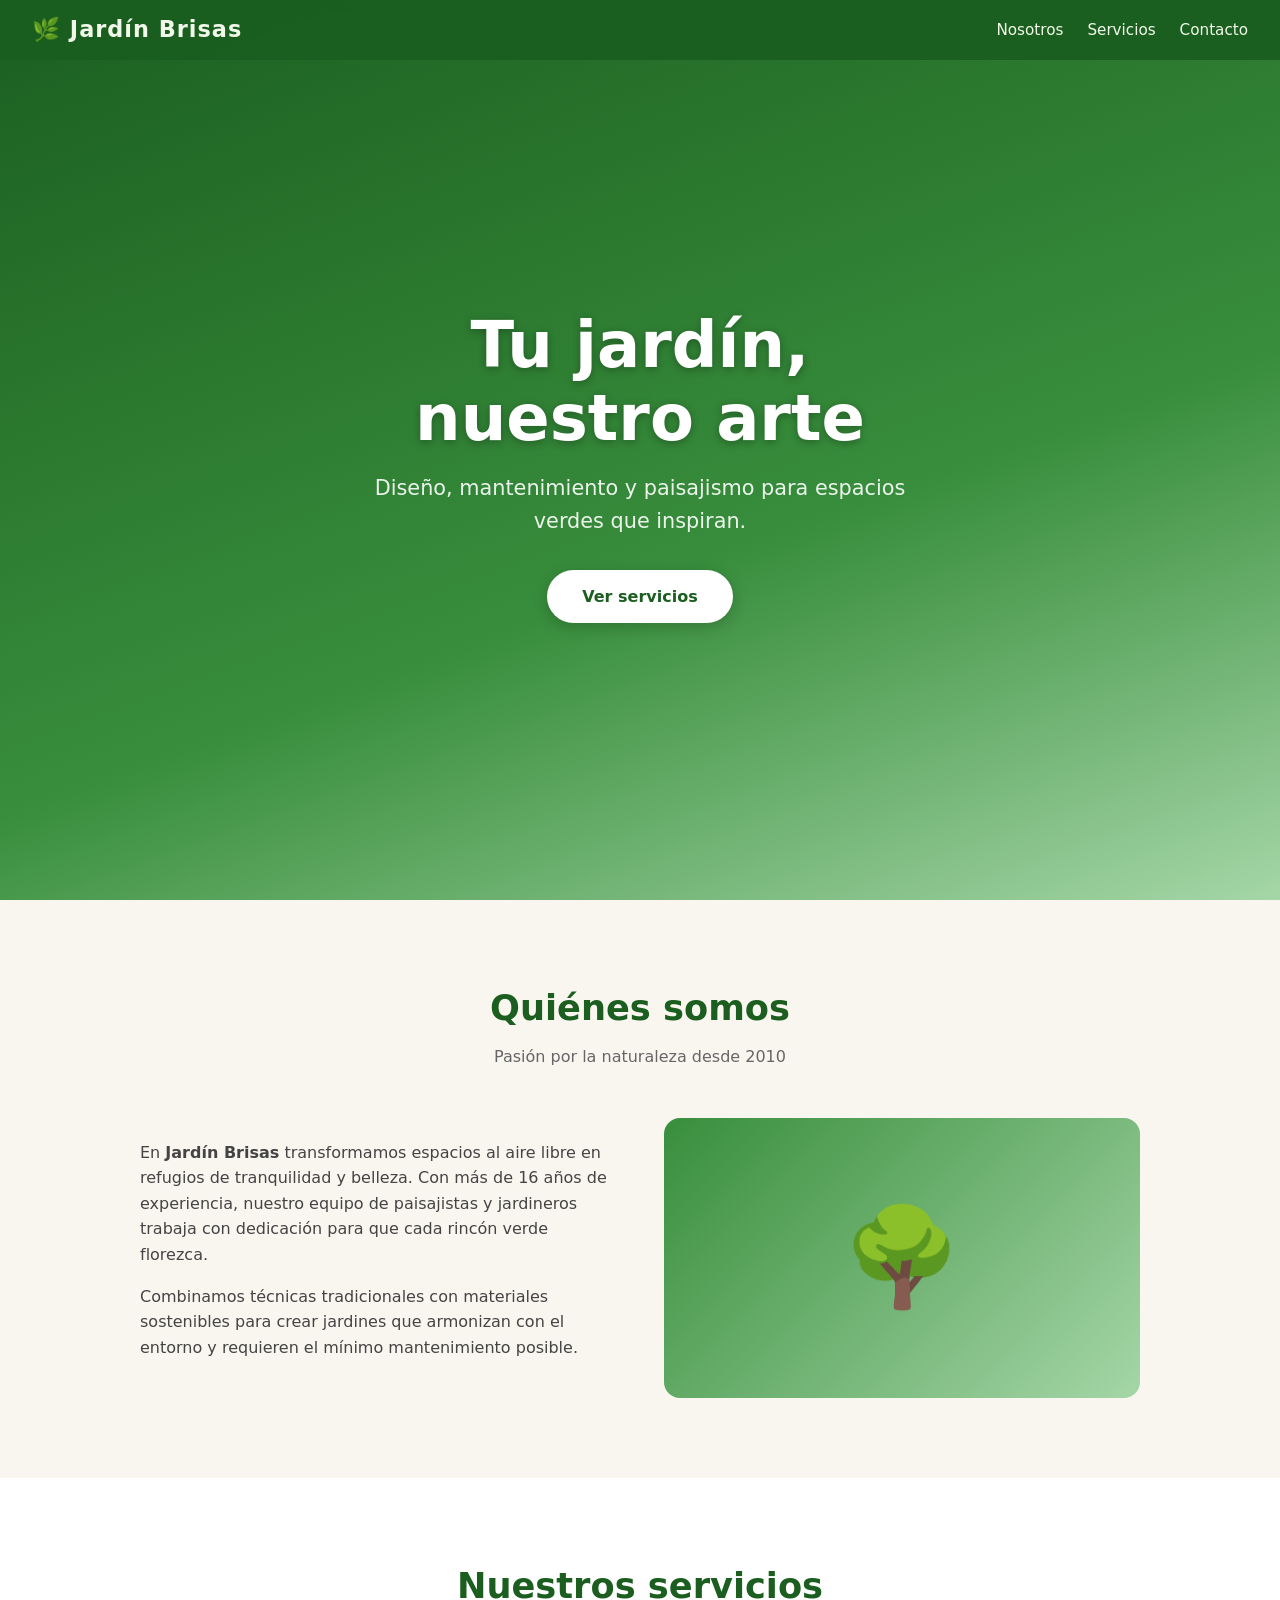
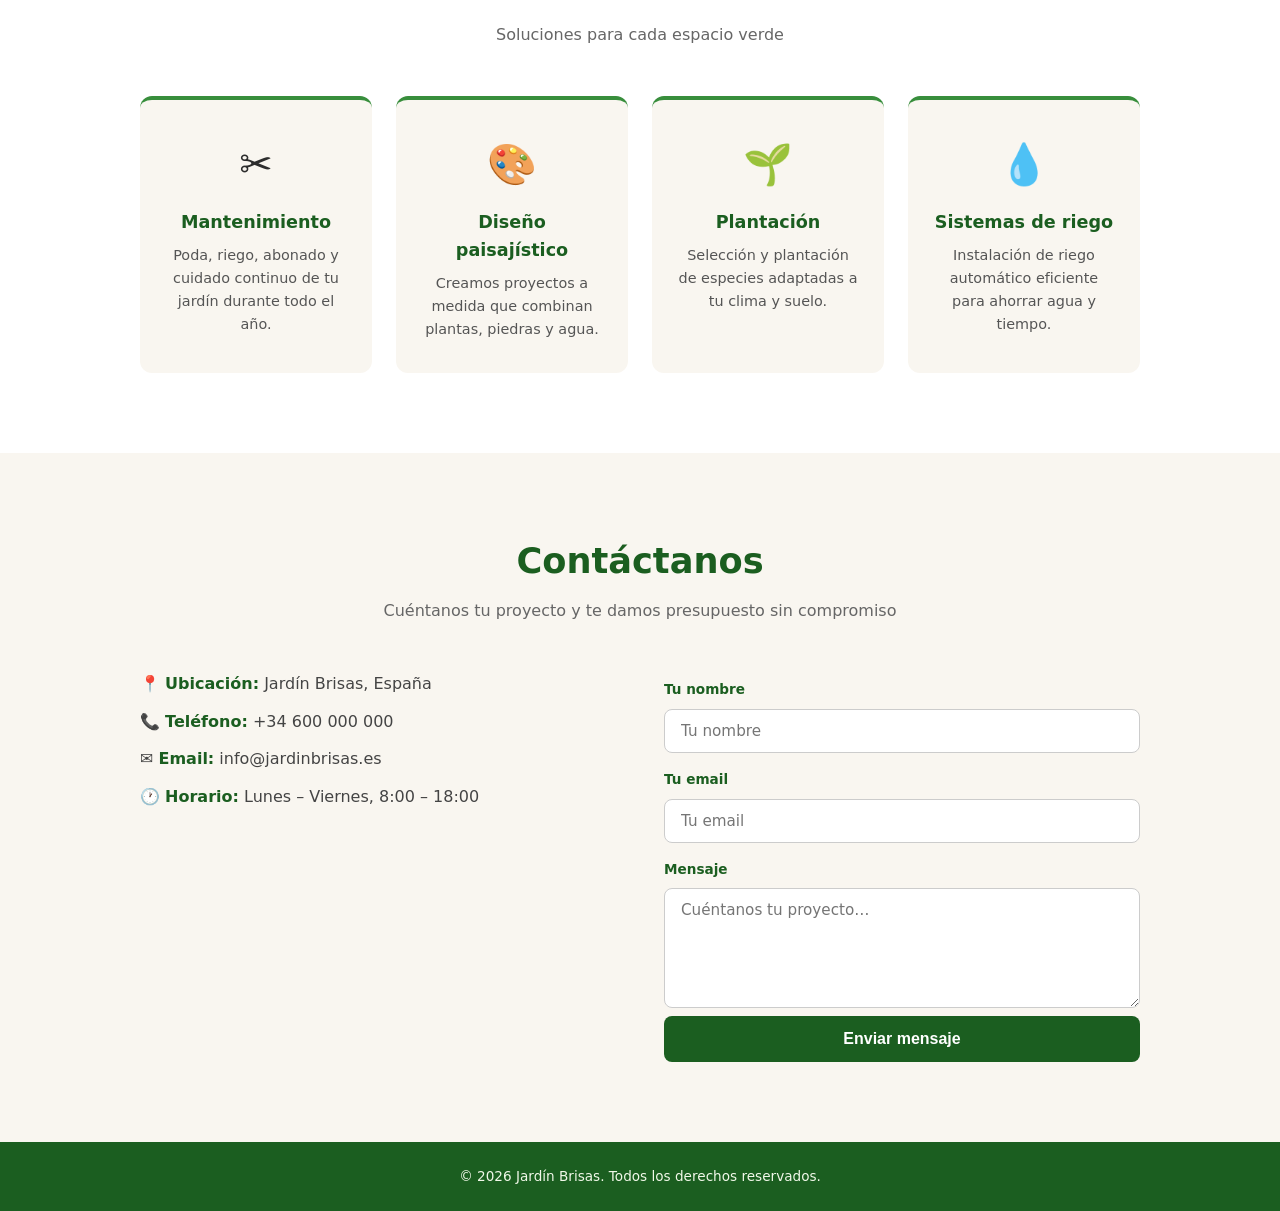
==== index.html @ 9db69670 "Add one-page website and GitHub Pages deployment workflow Agent-Logs-Url: https://github.com/ReinsBr" ====
<!DOCTYPE html>
<html lang="es">
<head>
  <meta charset="UTF-8" />
  <meta name="viewport" content="width=device-width, initial-scale=1.0" />
  <title>Jardín Brisas</title>
  <style>
    /* ── Reset & base ── */
    *, *::before, *::after { box-sizing: border-box; margin: 0; padding: 0; }
    html { scroll-behavior: smooth; }
    body {
      font-family: 'Segoe UI', system-ui, sans-serif;
      color: #2d2d2d;
      line-height: 1.6;
    }

    /* ── Colour palette ── */
    :root {
      --green-dark:  #1b5e20;
      --green-mid:   #388e3c;
      --green-light: #a5d6a7;
      --cream:       #f9f6f0;
      --white:       #ffffff;
      --text-light:  #f1f8e9;
    }

    /* ── Navigation ── */
    nav {
      position: fixed;
      top: 0; left: 0; right: 0;
      z-index: 100;
      display: flex;
      align-items: center;
      justify-content: space-between;
      padding: 0.75rem 2rem;
      background: rgba(27, 94, 32, 0.95);
      backdrop-filter: blur(6px);
    }
    .nav-logo {
      font-size: 1.4rem;
      font-weight: 700;
      color: var(--text-light);
      letter-spacing: 1px;
      text-decoration: none;
    }
    .nav-links { list-style: none; display: flex; gap: 1.5rem; }
    .nav-links a {
      color: var(--text-light);
      text-decoration: none;
      font-size: 0.95rem;
      transition: color 0.2s;
    }
    .nav-links a:hover { color: var(--green-light); }

    /* ── Hero ── */
    #inicio {
      min-height: 100vh;
      display: flex;
      flex-direction: column;
      align-items: center;
      justify-content: center;
      text-align: center;
      padding: 6rem 2rem 4rem;
      background: linear-gradient(160deg, var(--green-dark) 0%, var(--green-mid) 60%, var(--green-light) 100%);
      color: var(--white);
    }
    #inicio h1 {
      font-size: clamp(2.4rem, 6vw, 4rem);
      font-weight: 800;
      line-height: 1.15;
      text-shadow: 0 2px 8px rgba(0,0,0,0.3);
    }
    #inicio p {
      margin-top: 1rem;
      font-size: clamp(1rem, 2.5vw, 1.3rem);
      max-width: 540px;
      opacity: 0.9;
    }
    .btn {
      display: inline-block;
      margin-top: 2rem;
      padding: 0.85rem 2.2rem;
      background: var(--white);
      color: var(--green-dark);
      border-radius: 50px;
      font-weight: 700;
      text-decoration: none;
      font-size: 1rem;
      transition: transform 0.2s, box-shadow 0.2s;
      box-shadow: 0 4px 16px rgba(0,0,0,0.2);
    }
    .btn:hover { transform: translateY(-3px); box-shadow: 0 8px 24px rgba(0,0,0,0.25); }

    /* ── Sections shared ── */
    section { padding: 5rem 2rem; }
    .container { max-width: 1000px; margin: 0 auto; }
    .section-title {
      font-size: clamp(1.6rem, 4vw, 2.2rem);
      font-weight: 700;
      color: var(--green-dark);
      text-align: center;
      margin-bottom: 0.5rem;
    }
    .section-subtitle {
      text-align: center;
      color: #666;
      margin-bottom: 3rem;
    }

    /* ── Nosotros ── */
    #nosotros { background: var(--cream); }
    .about-grid {
      display: grid;
      grid-template-columns: 1fr 1fr;
      gap: 3rem;
      align-items: center;
    }
    .about-text p { margin-bottom: 1rem; color: #444; }
    .about-visual {
      background: linear-gradient(135deg, var(--green-mid), var(--green-light));
      border-radius: 16px;
      height: 280px;
      display: flex;
      align-items: center;
      justify-content: center;
      font-size: 6rem;
    }

    /* ── Servicios ── */
    #servicios { background: var(--white); }
    .services-grid {
      display: grid;
      grid-template-columns: repeat(auto-fit, minmax(220px, 1fr));
      gap: 1.5rem;
    }
    .service-card {
      background: var(--cream);
      border-radius: 12px;
      padding: 2rem 1.5rem;
      text-align: center;
      border-top: 4px solid var(--green-mid);
      transition: transform 0.2s, box-shadow 0.2s;
    }
    .service-card:hover { transform: translateY(-4px); box-shadow: 0 8px 24px rgba(0,0,0,0.1); }
    .service-icon { font-size: 2.5rem; margin-bottom: 0.75rem; }
    .service-card h3 { font-size: 1.1rem; color: var(--green-dark); margin-bottom: 0.5rem; }
    .service-card p { font-size: 0.9rem; color: #555; }

    /* ── Contacto ── */
    #contacto { background: var(--cream); }
    .contact-wrapper {
      display: grid;
      grid-template-columns: 1fr 1fr;
      gap: 3rem;
      align-items: start;
    }
    .contact-info p { margin-bottom: 0.75rem; color: #444; }
    .contact-info strong { color: var(--green-dark); }
    form { display: flex; flex-direction: column; gap: 0.5rem; }
    form label { font-size: 0.85rem; font-weight: 600; color: var(--green-dark); margin-top: 0.5rem; }
    form input, form textarea {
      padding: 0.75rem 1rem;
      border: 1.5px solid #ccc;
      border-radius: 8px;
      font-size: 0.95rem;
      font-family: inherit;
      transition: border-color 0.2s;
    }
    form input:focus, form textarea:focus {
      outline: none;
      border-color: var(--green-mid);
    }
    form textarea { resize: vertical; min-height: 120px; }
    form button {
      padding: 0.85rem;
      background: var(--green-dark);
      color: var(--white);
      border: none;
      border-radius: 8px;
      font-size: 1rem;
      font-weight: 700;
      cursor: pointer;
      transition: background 0.2s, transform 0.2s;
    }
    form button:hover { background: var(--green-mid); transform: translateY(-2px); }

    /* ── Footer ── */
    footer {
      background: var(--green-dark);
      color: var(--text-light);
      text-align: center;
      padding: 1.5rem 2rem;
      font-size: 0.85rem;
    }

    /* ── Responsive ── */
    @media (max-width: 680px) {
      .about-grid, .contact-wrapper { grid-template-columns: 1fr; }
      .about-visual { height: 180px; }
      .nav-links { gap: 1rem; font-size: 0.85rem; }
    }
  </style>
</head>
<body>

  <!-- Navigation -->
  <nav>
    <a href="#inicio" class="nav-logo">🌿 Jardín Brisas</a>
    <ul class="nav-links">
      <li><a href="#nosotros">Nosotros</a></li>
      <li><a href="#servicios">Servicios</a></li>
      <li><a href="#contacto">Contacto</a></li>
    </ul>
  </nav>

  <!-- Hero -->
  <section id="inicio">
    <h1>Tu jardín,<br>nuestro arte</h1>
    <p>Diseño, mantenimiento y paisajismo para espacios verdes que inspiran.</p>
    <a href="#servicios" class="btn">Ver servicios</a>
  </section>

  <!-- About -->
  <section id="nosotros">
    <div class="container">
      <h2 class="section-title">Quiénes somos</h2>
      <p class="section-subtitle">Pasión por la naturaleza desde 2010</p>
      <div class="about-grid">
        <div class="about-text">
          <p>En <strong>Jardín Brisas</strong> transformamos espacios al aire libre en refugios de tranquilidad y belleza. Con más de 16 años de experiencia, nuestro equipo de paisajistas y jardineros trabaja con dedicación para que cada rincón verde florezca.</p>
          <p>Combinamos técnicas tradicionales con materiales sostenibles para crear jardines que armonizan con el entorno y requieren el mínimo mantenimiento posible.</p>
        </div>
        <div class="about-visual">🌳</div>
      </div>
    </div>
  </section>

  <!-- Services -->
  <section id="servicios">
    <div class="container">
      <h2 class="section-title">Nuestros servicios</h2>
      <p class="section-subtitle">Soluciones para cada espacio verde</p>
      <div class="services-grid">
        <div class="service-card">
          <div class="service-icon">✂️</div>
          <h3>Mantenimiento</h3>
          <p>Poda, riego, abonado y cuidado continuo de tu jardín durante todo el año.</p>
        </div>
        <div class="service-card">
          <div class="service-icon">🎨</div>
          <h3>Diseño paisajístico</h3>
          <p>Creamos proyectos a medida que combinan plantas, piedras y agua.</p>
        </div>
        <div class="service-card">
          <div class="service-icon">🌱</div>
          <h3>Plantación</h3>
          <p>Selección y plantación de especies adaptadas a tu clima y suelo.</p>
        </div>
        <div class="service-card">
          <div class="service-icon">💧</div>
          <h3>Sistemas de riego</h3>
          <p>Instalación de riego automático eficiente para ahorrar agua y tiempo.</p>
        </div>
      </div>
    </div>
  </section>

  <!-- Contact -->
  <section id="contacto">
    <div class="container">
      <h2 class="section-title">Contáctanos</h2>
      <p class="section-subtitle">Cuéntanos tu proyecto y te damos presupuesto sin compromiso</p>
      <div class="contact-wrapper">
        <div class="contact-info">
          <p>📍 <strong>Ubicación:</strong> Jardín Brisas, España</p>
          <p>📞 <strong>Teléfono:</strong> +34 600 000 000</p>
          <p>✉️ <strong>Email:</strong> info@jardinbrisas.es</p>
          <p>🕐 <strong>Horario:</strong> Lunes – Viernes, 8:00 – 18:00</p>
        </div>
        <form onsubmit="handleSubmit(event)" aria-label="Formulario de contacto">
          <label for="nombre">Tu nombre</label>
          <input type="text" id="nombre" name="nombre" placeholder="Tu nombre" required />
          <label for="email">Tu email</label>
          <input type="email" id="email" name="email" placeholder="Tu email" required />
          <label for="mensaje">Mensaje</label>
          <textarea id="mensaje" name="mensaje" placeholder="Cuéntanos tu proyecto…" required></textarea>
          <button type="submit">Enviar mensaje</button>
        </form>
      </div>
    </div>
  </section>

  <!-- Footer -->
  <footer>
    <p>&copy; <span id="year"></span> Jardín Brisas. Todos los derechos reservados.</p>
  </footer>

  <script>
    document.getElementById('year').textContent = new Date().getFullYear();

    function handleSubmit(e) {
      e.preventDefault();
      const btn = e.target.querySelector('button');
      btn.textContent = '¡Mensaje enviado! ✓';
      btn.disabled = true;
      btn.style.background = '#388e3c';
      setTimeout(() => {
        btn.textContent = 'Enviar mensaje';
        btn.disabled = false;
        btn.style.background = '';
        e.target.reset();
      }, 3000);
    }
  </script>

</body>
</html>
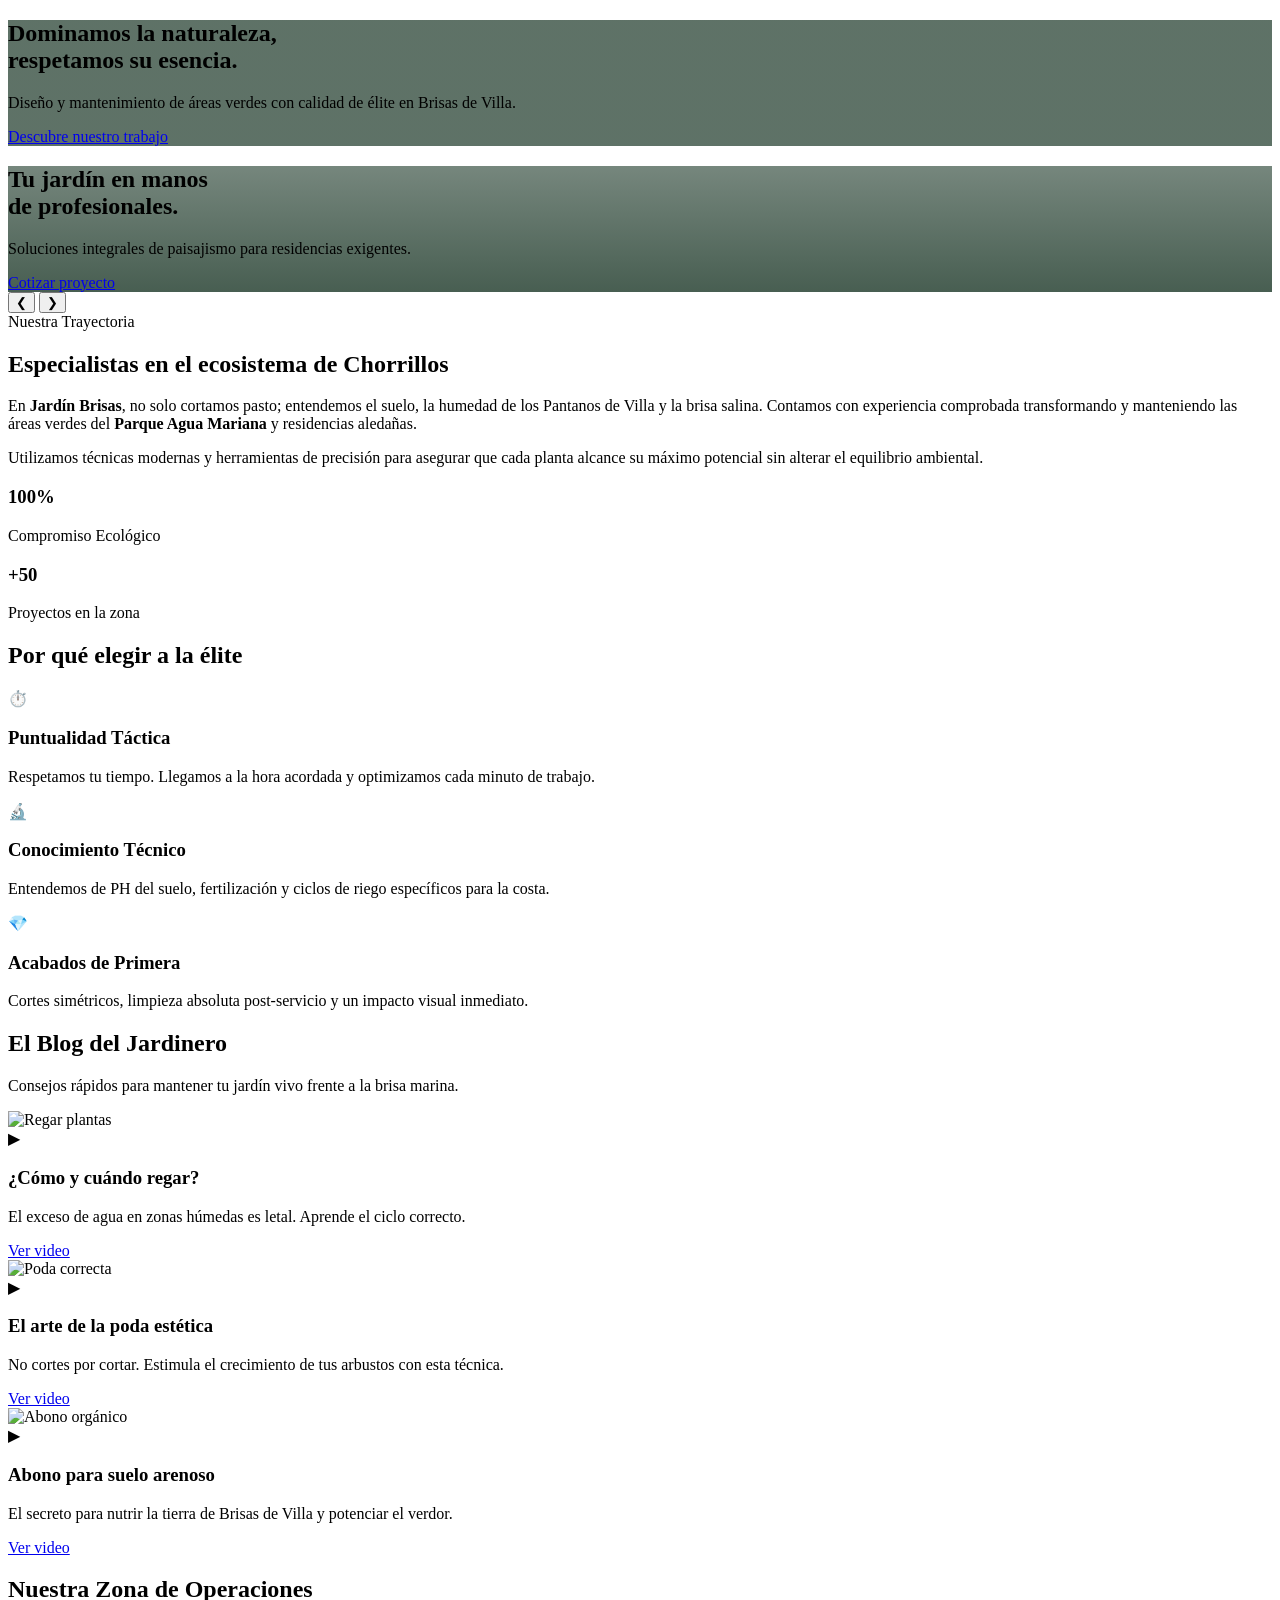
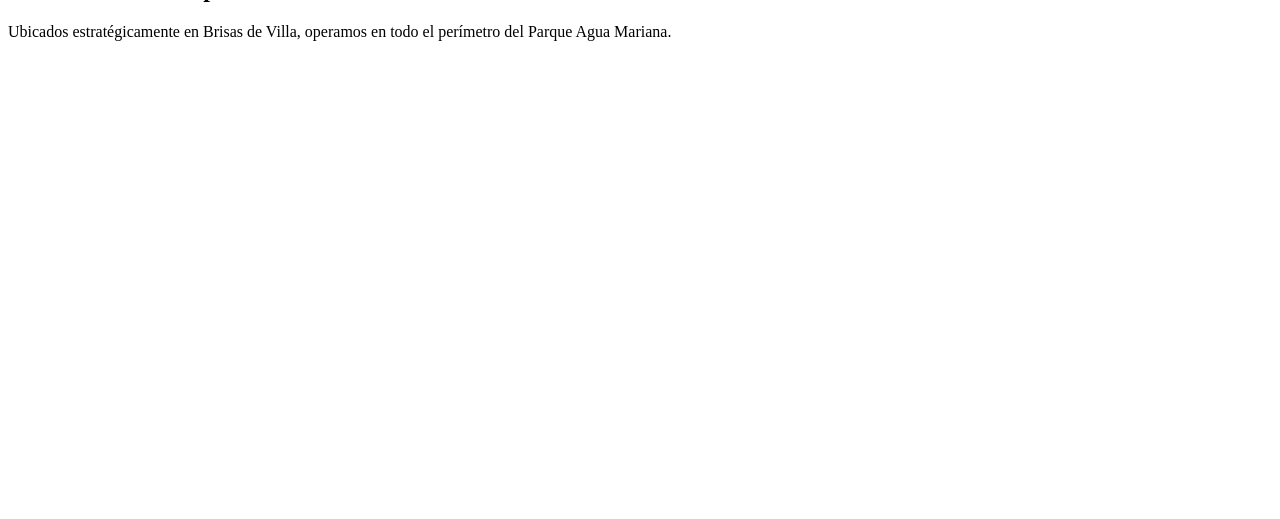
==== commit 40f7d395: "Add files via upload" ====
--- a/index.html
+++ b/index.html
@@ -1,317 +1,141 @@
-<!DOCTYPE html>
-<html lang="es">
-<head>
-  <meta charset="UTF-8" />
-  <meta name="viewport" content="width=device-width, initial-scale=1.0" />
-  <title>Jardín Brisas</title>
-  <style>
-    /* ── Reset & base ── */
-    *, *::before, *::after { box-sizing: border-box; margin: 0; padding: 0; }
-    html { scroll-behavior: smooth; }
-    body {
-      font-family: 'Segoe UI', system-ui, sans-serif;
-      color: #2d2d2d;
-      line-height: 1.6;
-    }
-
-    /* ── Colour palette ── */
-    :root {
-      --green-dark:  #1b5e20;
-      --green-mid:   #388e3c;
-      --green-light: #a5d6a7;
-      --cream:       #f9f6f0;
-      --white:       #ffffff;
-      --text-light:  #f1f8e9;
-    }
-
-    /* ── Navigation ── */
-    nav {
-      position: fixed;
-      top: 0; left: 0; right: 0;
-      z-index: 100;
-      display: flex;
-      align-items: center;
-      justify-content: space-between;
-      padding: 0.75rem 2rem;
-      background: rgba(27, 94, 32, 0.95);
-      backdrop-filter: blur(6px);
-    }
-    .nav-logo {
-      font-size: 1.4rem;
-      font-weight: 700;
-      color: var(--text-light);
-      letter-spacing: 1px;
-      text-decoration: none;
-    }
-    .nav-links { list-style: none; display: flex; gap: 1.5rem; }
-    .nav-links a {
-      color: var(--text-light);
-      text-decoration: none;
-      font-size: 0.95rem;
-      transition: color 0.2s;
-    }
-    .nav-links a:hover { color: var(--green-light); }
-
-    /* ── Hero ── */
-    #inicio {
-      min-height: 100vh;
-      display: flex;
-      flex-direction: column;
-      align-items: center;
-      justify-content: center;
-      text-align: center;
-      padding: 6rem 2rem 4rem;
-      background: linear-gradient(160deg, var(--green-dark) 0%, var(--green-mid) 60%, var(--green-light) 100%);
-      color: var(--white);
-    }
-    #inicio h1 {
-      font-size: clamp(2.4rem, 6vw, 4rem);
-      font-weight: 800;
-      line-height: 1.15;
-      text-shadow: 0 2px 8px rgba(0,0,0,0.3);
-    }
-    #inicio p {
-      margin-top: 1rem;
-      font-size: clamp(1rem, 2.5vw, 1.3rem);
-      max-width: 540px;
-      opacity: 0.9;
-    }
-    .btn {
-      display: inline-block;
-      margin-top: 2rem;
-      padding: 0.85rem 2.2rem;
-      background: var(--white);
-      color: var(--green-dark);
-      border-radius: 50px;
-      font-weight: 700;
-      text-decoration: none;
-      font-size: 1rem;
-      transition: transform 0.2s, box-shadow 0.2s;
-      box-shadow: 0 4px 16px rgba(0,0,0,0.2);
-    }
-    .btn:hover { transform: translateY(-3px); box-shadow: 0 8px 24px rgba(0,0,0,0.25); }
-
-    /* ── Sections shared ── */
-    section { padding: 5rem 2rem; }
-    .container { max-width: 1000px; margin: 0 auto; }
-    .section-title {
-      font-size: clamp(1.6rem, 4vw, 2.2rem);
-      font-weight: 700;
-      color: var(--green-dark);
-      text-align: center;
-      margin-bottom: 0.5rem;
-    }
-    .section-subtitle {
-      text-align: center;
-      color: #666;
-      margin-bottom: 3rem;
-    }
-
-    /* ── Nosotros ── */
-    #nosotros { background: var(--cream); }
-    .about-grid {
-      display: grid;
-      grid-template-columns: 1fr 1fr;
-      gap: 3rem;
-      align-items: center;
-    }
-    .about-text p { margin-bottom: 1rem; color: #444; }
-    .about-visual {
-      background: linear-gradient(135deg, var(--green-mid), var(--green-light));
-      border-radius: 16px;
-      height: 280px;
-      display: flex;
-      align-items: center;
-      justify-content: center;
-      font-size: 6rem;
-    }
-
-    /* ── Servicios ── */
-    #servicios { background: var(--white); }
-    .services-grid {
-      display: grid;
-      grid-template-columns: repeat(auto-fit, minmax(220px, 1fr));
-      gap: 1.5rem;
-    }
-    .service-card {
-      background: var(--cream);
-      border-radius: 12px;
-      padding: 2rem 1.5rem;
-      text-align: center;
-      border-top: 4px solid var(--green-mid);
-      transition: transform 0.2s, box-shadow 0.2s;
-    }
-    .service-card:hover { transform: translateY(-4px); box-shadow: 0 8px 24px rgba(0,0,0,0.1); }
-    .service-icon { font-size: 2.5rem; margin-bottom: 0.75rem; }
-    .service-card h3 { font-size: 1.1rem; color: var(--green-dark); margin-bottom: 0.5rem; }
-    .service-card p { font-size: 0.9rem; color: #555; }
-
-    /* ── Contacto ── */
-    #contacto { background: var(--cream); }
-    .contact-wrapper {
-      display: grid;
-      grid-template-columns: 1fr 1fr;
-      gap: 3rem;
-      align-items: start;
-    }
-    .contact-info p { margin-bottom: 0.75rem; color: #444; }
-    .contact-info strong { color: var(--green-dark); }
-    form { display: flex; flex-direction: column; gap: 0.5rem; }
-    form label { font-size: 0.85rem; font-weight: 600; color: var(--green-dark); margin-top: 0.5rem; }
-    form input, form textarea {
-      padding: 0.75rem 1rem;
-      border: 1.5px solid #ccc;
-      border-radius: 8px;
-      font-size: 0.95rem;
-      font-family: inherit;
-      transition: border-color 0.2s;
-    }
-    form input:focus, form textarea:focus {
-      outline: none;
-      border-color: var(--green-mid);
-    }
-    form textarea { resize: vertical; min-height: 120px; }
-    form button {
-      padding: 0.85rem;
-      background: var(--green-dark);
-      color: var(--white);
-      border: none;
-      border-radius: 8px;
-      font-size: 1rem;
-      font-weight: 700;
-      cursor: pointer;
-      transition: background 0.2s, transform 0.2s;
-    }
-    form button:hover { background: var(--green-mid); transform: translateY(-2px); }
-
-    /* ── Footer ── */
-    footer {
-      background: var(--green-dark);
-      color: var(--text-light);
-      text-align: center;
-      padding: 1.5rem 2rem;
-      font-size: 0.85rem;
-    }
-
-    /* ── Responsive ── */
-    @media (max-width: 680px) {
-      .about-grid, .contact-wrapper { grid-template-columns: 1fr; }
-      .about-visual { height: 180px; }
-      .nav-links { gap: 1rem; font-size: 0.85rem; }
-    }
-  </style>
-</head>
-<body>
-
-  <!-- Navigation -->
-  <nav>
-    <a href="#inicio" class="nav-logo">🌿 Jardín Brisas</a>
-    <ul class="nav-links">
-      <li><a href="#nosotros">Nosotros</a></li>
-      <li><a href="#servicios">Servicios</a></li>
-      <li><a href="#contacto">Contacto</a></li>
-    </ul>
-  </nav>
-
-  <!-- Hero -->
-  <section id="inicio">
-    <h1>Tu jardín,<br>nuestro arte</h1>
-    <p>Diseño, mantenimiento y paisajismo para espacios verdes que inspiran.</p>
-    <a href="#servicios" class="btn">Ver servicios</a>
-  </section>
-
-  <!-- About -->
-  <section id="nosotros">
-    <div class="container">
-      <h2 class="section-title">Quiénes somos</h2>
-      <p class="section-subtitle">Pasión por la naturaleza desde 2010</p>
-      <div class="about-grid">
-        <div class="about-text">
-          <p>En <strong>Jardín Brisas</strong> transformamos espacios al aire libre en refugios de tranquilidad y belleza. Con más de 16 años de experiencia, nuestro equipo de paisajistas y jardineros trabaja con dedicación para que cada rincón verde florezca.</p>
-          <p>Combinamos técnicas tradicionales con materiales sostenibles para crear jardines que armonizan con el entorno y requieren el mínimo mantenimiento posible.</p>
-        </div>
-        <div class="about-visual">🌳</div>
-      </div>
-    </div>
-  </section>
-
-  <!-- Services -->
-  <section id="servicios">
-    <div class="container">
-      <h2 class="section-title">Nuestros servicios</h2>
-      <p class="section-subtitle">Soluciones para cada espacio verde</p>
-      <div class="services-grid">
-        <div class="service-card">
-          <div class="service-icon">✂️</div>
-          <h3>Mantenimiento</h3>
-          <p>Poda, riego, abonado y cuidado continuo de tu jardín durante todo el año.</p>
-        </div>
-        <div class="service-card">
-          <div class="service-icon">🎨</div>
-          <h3>Diseño paisajístico</h3>
-          <p>Creamos proyectos a medida que combinan plantas, piedras y agua.</p>
-        </div>
-        <div class="service-card">
-          <div class="service-icon">🌱</div>
-          <h3>Plantación</h3>
-          <p>Selección y plantación de especies adaptadas a tu clima y suelo.</p>
-        </div>
-        <div class="service-card">
-          <div class="service-icon">💧</div>
-          <h3>Sistemas de riego</h3>
-          <p>Instalación de riego automático eficiente para ahorrar agua y tiempo.</p>
-        </div>
-      </div>
-    </div>
-  </section>
-
-  <!-- Contact -->
-  <section id="contacto">
-    <div class="container">
-      <h2 class="section-title">Contáctanos</h2>
-      <p class="section-subtitle">Cuéntanos tu proyecto y te damos presupuesto sin compromiso</p>
-      <div class="contact-wrapper">
-        <div class="contact-info">
-          <p>📍 <strong>Ubicación:</strong> Jardín Brisas, España</p>
-          <p>📞 <strong>Teléfono:</strong> +34 600 000 000</p>
-          <p>✉️ <strong>Email:</strong> info@jardinbrisas.es</p>
-          <p>🕐 <strong>Horario:</strong> Lunes – Viernes, 8:00 – 18:00</p>
-        </div>
-        <form onsubmit="handleSubmit(event)" aria-label="Formulario de contacto">
-          <label for="nombre">Tu nombre</label>
-          <input type="text" id="nombre" name="nombre" placeholder="Tu nombre" required />
-          <label for="email">Tu email</label>
-          <input type="email" id="email" name="email" placeholder="Tu email" required />
-          <label for="mensaje">Mensaje</label>
-          <textarea id="mensaje" name="mensaje" placeholder="Cuéntanos tu proyecto…" required></textarea>
-          <button type="submit">Enviar mensaje</button>
-        </form>
-      </div>
-    </div>
-  </section>
-
-  <!-- Footer -->
-  <footer>
-    <p>&copy; <span id="year"></span> Jardín Brisas. Todos los derechos reservados.</p>
-  </footer>
-
-  <script>
-    document.getElementById('year').textContent = new Date().getFullYear();
-
-    function handleSubmit(e) {
-      e.preventDefault();
-      const btn = e.target.querySelector('button');
-      btn.textContent = '¡Mensaje enviado! ✓';
-      btn.disabled = true;
-      btn.style.background = '#388e3c';
-      setTimeout(() => {
-        btn.textContent = 'Enviar mensaje';
-        btn.disabled = false;
-        btn.style.background = '';
-        e.target.reset();
-      }, 3000);
-    }
-  </script>
-
-</body>
-</html>
+<!DOCTYPE html>
+<html lang="es">
+<head>
+    <meta charset="UTF-8">
+    <meta name="viewport" content="width=device-width, initial-scale=1.0">
+    <title>Jardín Brisas | Paisajismo de Élite en Brisas de Villa</title>
+    <meta name="description" content="Expertos en jardinería, poda y mantenimiento de áreas verdes en Parque Agua Mariana y Brisas de Villa. Resultados profesionales.">
+    <link rel="icon" type="image/svg+xml" href="data:image/svg+xml,<svg xmlns='http://www.w3.org/2000/svg' viewBox='0 0 100 100'><text y='.9em' font-size='90'>🌿</text></svg>">
+    <link rel="stylesheet" href="css/style.css">
+</head>
+<body>
+    <div id="preloader">
+        <div class="loader-leaf"></div>
+    </div>
+
+    <header id="header-container"></header>
+
+    <main>
+        <section class="hero">
+            <div class="hero__carousel" id="hero-slider">
+                <div class="hero__slide active" style="background-image: linear-gradient(rgba(26, 54, 38, 0.7), rgba(26, 54, 38, 0.7)), url('https://images.unsplash.com/photo-1558904541-efa843a96f0f?auto=format&fit=crop&q=80');">
+                    <div class="hero__content container reveal">
+                        <h1>Dominamos la naturaleza, <br><span>respetamos su esencia.</span></h1>
+                        <p>Diseño y mantenimiento de áreas verdes con calidad de élite en Brisas de Villa.</p>
+                        <a href="#experiencia" class="btn btn--secondary">Descubre nuestro trabajo</a>
+                    </div>
+                </div>
+                <div class="hero__slide" style="background-image: linear-gradient(rgba(26, 54, 38, 0.6), rgba(26, 54, 38, 0.8)), url('https://images.unsplash.com/photo-1416879598553-3cb00cb105fc?auto=format&fit=crop&q=80');">
+                    <div class="hero__content container">
+                        <h1>Tu jardín en manos <br><span>de profesionales.</span></h1>
+                        <p>Soluciones integrales de paisajismo para residencias exigentes.</p>
+                        <a href="#contacto" class="btn btn--secondary">Cotizar proyecto</a>
+                    </div>
+                </div>
+            </div>
+            <button class="hero__control hero__control--prev" id="prev-slide">&#10094;</button>
+            <button class="hero__control hero__control--next" id="next-slide">&#10095;</button>
+        </section>
+
+        <section id="experiencia" class="about section container reveal">
+            <div class="about__grid">
+                <div class="about__text">
+                    <span class="badge">Nuestra Trayectoria</span>
+                    <h2>Especialistas en el ecosistema de Chorrillos</h2>
+                    <p>En <strong>Jardín Brisas</strong>, no solo cortamos pasto; entendemos el suelo, la humedad de los Pantanos de Villa y la brisa salina. Contamos con experiencia comprobada transformando y manteniendo las áreas verdes del <strong>Parque Agua Mariana</strong> y residencias aledañas.</p>
+                    <p>Utilizamos técnicas modernas y herramientas de precisión para asegurar que cada planta alcance su máximo potencial sin alterar el equilibrio ambiental.</p>
+                </div>
+                <div class="about__stats">
+                    <div class="stat-card">
+                        <h3>100%</h3>
+                        <p>Compromiso Ecológico</p>
+                    </div>
+                    <div class="stat-card">
+                        <h3>+50</h3>
+                        <p>Proyectos en la zona</p>
+                    </div>
+                </div>
+            </div>
+        </section>
+
+        <section class="values section bg-light">
+            <div class="container">
+                <h2 class="text-center reveal">Por qué elegir a la élite</h2>
+                <div class="values__grid reveal">
+                    <div class="value-card">
+                        <div class="value-icon">⏱️</div>
+                        <h3>Puntualidad Táctica</h3>
+                        <p>Respetamos tu tiempo. Llegamos a la hora acordada y optimizamos cada minuto de trabajo.</p>
+                    </div>
+                    <div class="value-card">
+                        <div class="value-icon">🔬</div>
+                        <h3>Conocimiento Técnico</h3>
+                        <p>Entendemos de PH del suelo, fertilización y ciclos de riego específicos para la costa.</p>
+                    </div>
+                    <div class="value-card">
+                        <div class="value-icon">💎</div>
+                        <h3>Acabados de Primera</h3>
+                        <p>Cortes simétricos, limpieza absoluta post-servicio y un impacto visual inmediato.</p>
+                    </div>
+                </div>
+            </div>
+        </section>
+
+        <section class="tips section container">
+            <div class="section-header reveal">
+                <h2>El Blog del Jardinero</h2>
+                <p>Consejos rápidos para mantener tu jardín vivo frente a la brisa marina.</p>
+            </div>
+            <div class="tips__grid reveal">
+                <article class="tip-card">
+                    <div class="tip-card__media">
+                        <img src="https://images.unsplash.com/photo-1416879598553-3cb00cb105fc?auto=format&fit=crop&w=500&q=80" alt="Regar plantas">
+                        <div class="play-btn">▶</div>
+                    </div>
+                    <div class="tip-card__body">
+                        <h3>¿Cómo y cuándo regar?</h3>
+                        <p>El exceso de agua en zonas húmedas es letal. Aprende el ciclo correcto.</p>
+                        <a href="#" class="link-arrow">Ver video</a>
+                    </div>
+                </article>
+                <article class="tip-card">
+                    <div class="tip-card__media">
+                        <img src="https://images.unsplash.com/photo-1558904541-efa843a96f0f?auto=format&fit=crop&w=500&q=80" alt="Poda correcta">
+                        <div class="play-btn">▶</div>
+                    </div>
+                    <div class="tip-card__body">
+                        <h3>El arte de la poda estética</h3>
+                        <p>No cortes por cortar. Estimula el crecimiento de tus arbustos con esta técnica.</p>
+                        <a href="#" class="link-arrow">Ver video</a>
+                    </div>
+                </article>
+                <article class="tip-card">
+                    <div class="tip-card__media">
+                        <img src="https://images.unsplash.com/photo-1592424001809-5a1e80ea42ba?auto=format&fit=crop&w=500&q=80" alt="Abono orgánico">
+                        <div class="play-btn">▶</div>
+                    </div>
+                    <div class="tip-card__body">
+                        <h3>Abono para suelo arenoso</h3>
+                        <p>El secreto para nutrir la tierra de Brisas de Villa y potenciar el verdor.</p>
+                        <a href="#" class="link-arrow">Ver video</a>
+                    </div>
+                </article>
+            </div>
+        </section>
+
+        <section class="location section">
+            <div class="container reveal">
+                <h2 class="text-center">Nuestra Zona de Operaciones</h2>
+                <p class="text-center mb-4">Ubicados estratégicamente en Brisas de Villa, operamos en todo el perímetro del Parque Agua Mariana.</p>
+                <div class="map-container">
+                    <iframe src="https://www.google.com/maps/embed?pb=!1m18!1m12!1m3!1d15594.398939498144!2d-76.0028!3d-12.2081!2m3!1f0!2f0!3f0!3m2!1i1024!2i768!4f13.1!3m3!1m2!1s0x9105b9b9!2sBrisas%20de%20Villa%2C%20Chorrillos!5e0!3m2!1ses!2spe!4v1700000000000!5m2!1ses!2spe" width="100%" height="450" style="border:0;" allowfullscreen="" loading="lazy" referrerpolicy="no-referrer-when-downgrade"></iframe>
+                </div>
+            </div>
+        </section>
+    </main>
+
+    <div id="footer-container"></div>
+
+    <script src="js/app.js"></script>
+</body>
+</html>
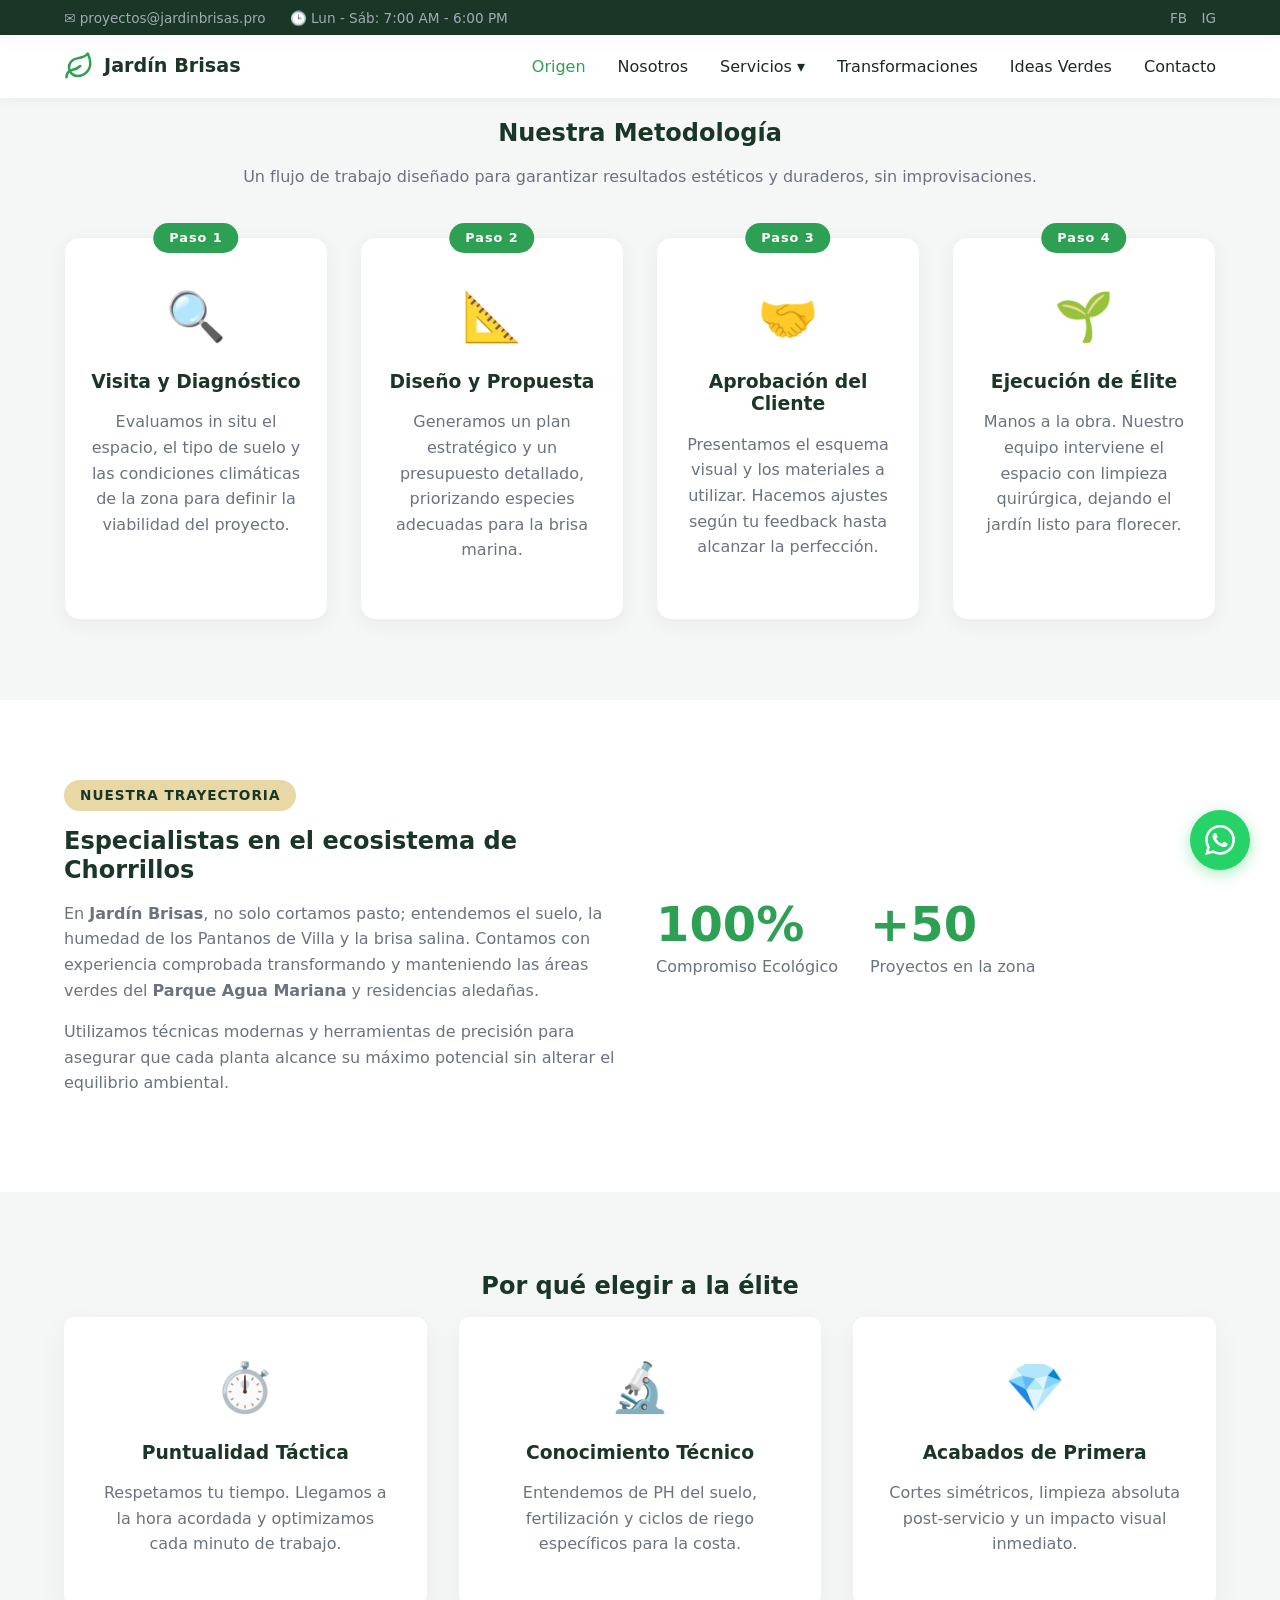
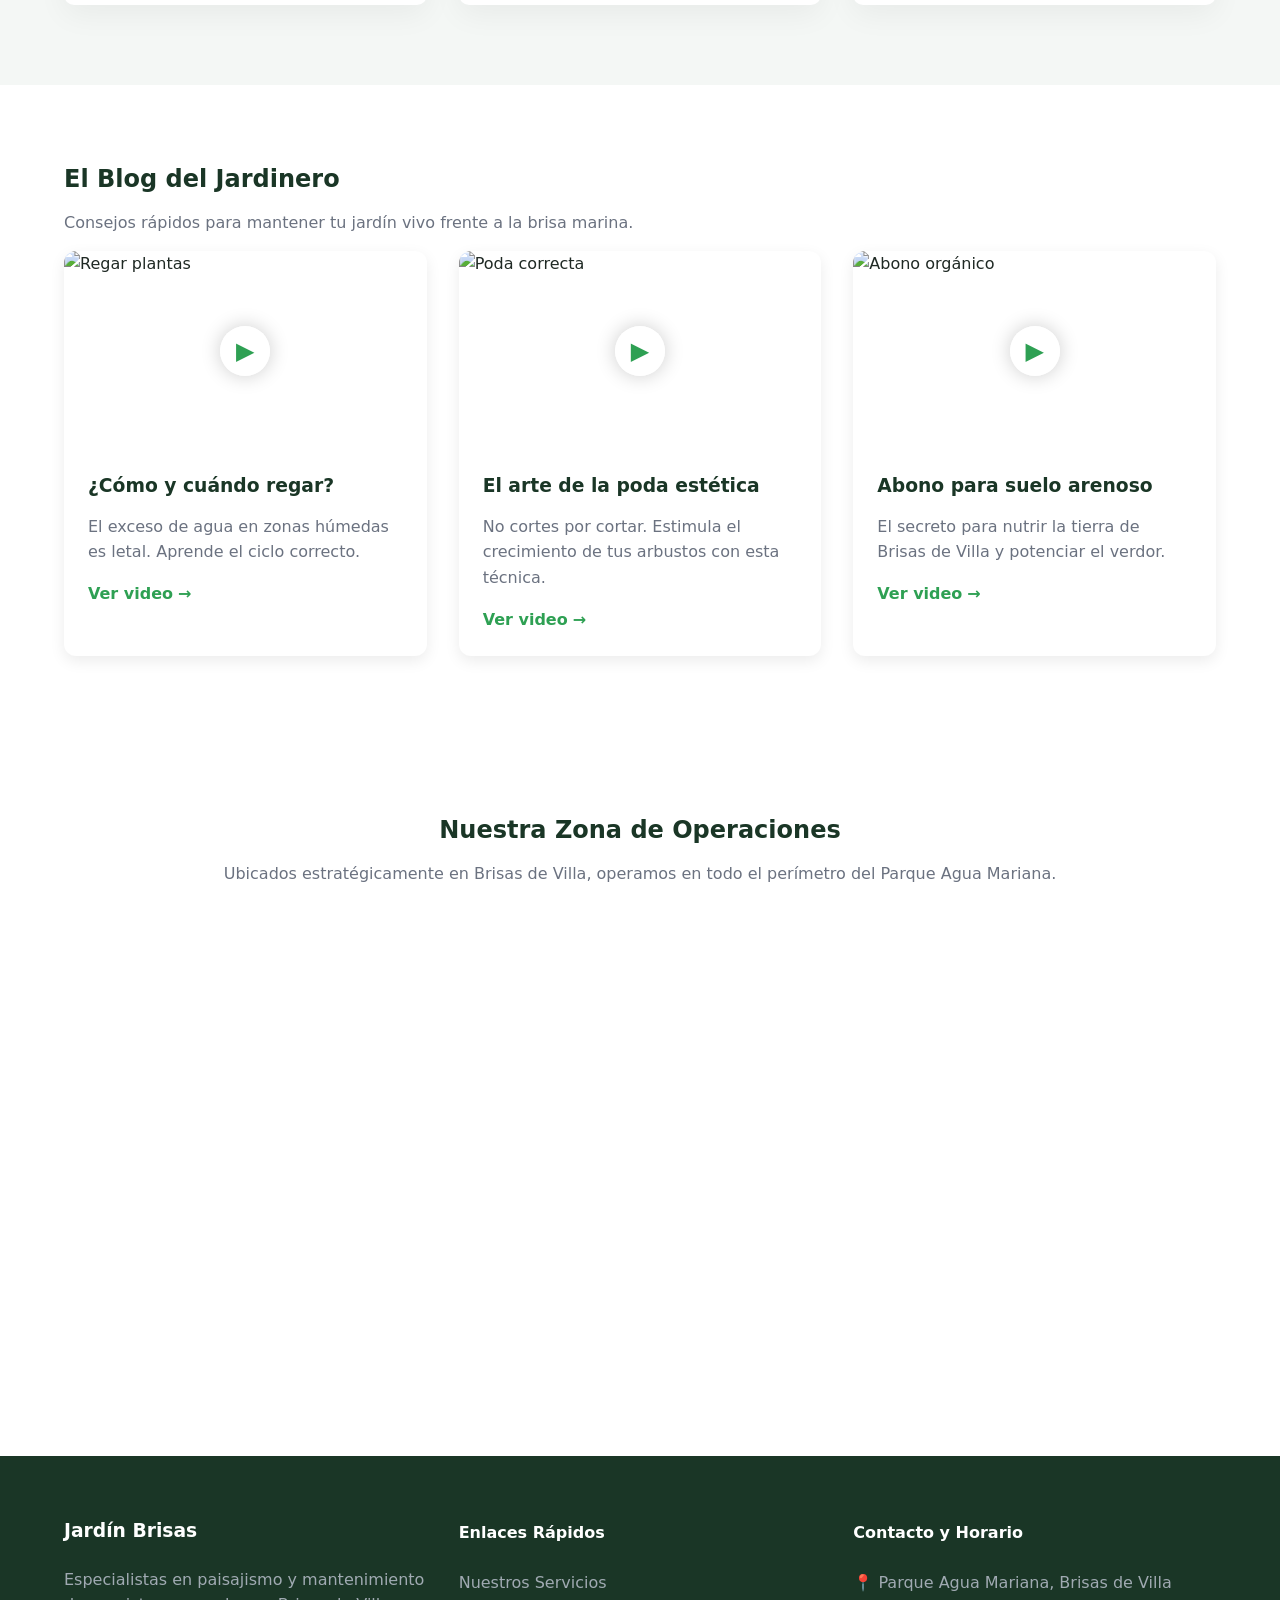
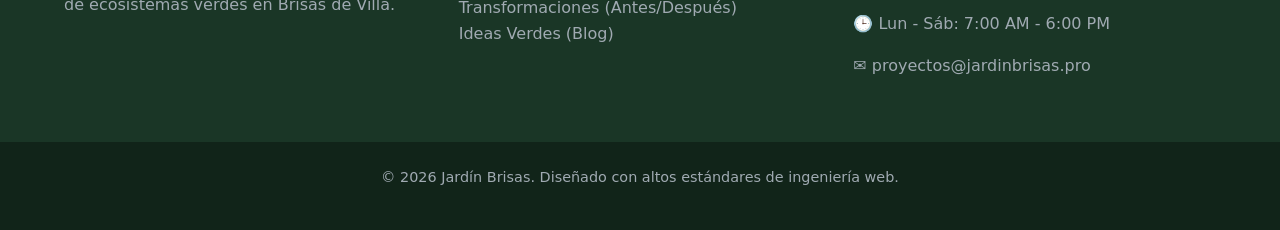
==== commit ca6d224a: "feat: navbar premium, topbar, metodologia y whatsapp flotante" ====
--- a/index.html
+++ b/index.html
@@ -16,26 +16,40 @@
     <header id="header-container"></header>
 
     <main>
-        <section class="hero">
-            <div class="hero__carousel" id="hero-slider">
-                <div class="hero__slide active" style="background-image: linear-gradient(rgba(26, 54, 38, 0.7), rgba(26, 54, 38, 0.7)), url('https://images.unsplash.com/photo-1558904541-efa843a96f0f?auto=format&fit=crop&q=80');">
-                    <div class="hero__content container reveal">
-                        <h1>Dominamos la naturaleza, <br><span>respetamos su esencia.</span></h1>
-                        <p>Diseño y mantenimiento de áreas verdes con calidad de élite en Brisas de Villa.</p>
-                        <a href="#experiencia" class="btn btn--secondary">Descubre nuestro trabajo</a>
-                    </div>
-                </div>
-                <div class="hero__slide" style="background-image: linear-gradient(rgba(26, 54, 38, 0.6), rgba(26, 54, 38, 0.8)), url('https://images.unsplash.com/photo-1416879598553-3cb00cb105fc?auto=format&fit=crop&q=80');">
-                    <div class="hero__content container">
-                        <h1>Tu jardín en manos <br><span>de profesionales.</span></h1>
-                        <p>Soluciones integrales de paisajismo para residencias exigentes.</p>
-                        <a href="#contacto" class="btn btn--secondary">Cotizar proyecto</a>
-                    </div>
-                </div>
+        <section class="workflow section bg-light">
+    <div class="container">
+        <div class="section-header text-center reveal">
+            <h2>Nuestra Metodología</h2>
+            <p>Un flujo de trabajo diseñado para garantizar resultados estéticos y duraderos, sin improvisaciones.</p>
+        </div>
+        <div class="workflow__grid reveal">
+            <div class="workflow-card">
+                <div class="workflow-icon">🔍</div>
+                <div class="workflow-step">Paso 1</div>
+                <h3>Visita y Diagnóstico</h3>
+                <p>Evaluamos in situ el espacio, el tipo de suelo y las condiciones climáticas de la zona para definir la viabilidad del proyecto.</p>
             </div>
-            <button class="hero__control hero__control--prev" id="prev-slide">&#10094;</button>
-            <button class="hero__control hero__control--next" id="next-slide">&#10095;</button>
-        </section>
+            <div class="workflow-card">
+                <div class="workflow-icon">📐</div>
+                <div class="workflow-step">Paso 2</div>
+                <h3>Diseño y Propuesta</h3>
+                <p>Generamos un plan estratégico y un presupuesto detallado, priorizando especies adecuadas para la brisa marina.</p>
+            </div>
+            <div class="workflow-card">
+                <div class="workflow-icon">🤝</div>
+                <div class="workflow-step">Paso 3</div>
+                <h3>Aprobación del Cliente</h3>
+                <p>Presentamos el esquema visual y los materiales a utilizar. Hacemos ajustes según tu feedback hasta alcanzar la perfección.</p>
+            </div>
+            <div class="workflow-card">
+                <div class="workflow-icon">🌱</div>
+                <div class="workflow-step">Paso 4</div>
+                <h3>Ejecución de Élite</h3>
+                <p>Manos a la obra. Nuestro equipo interviene el espacio con limpieza quirúrgica, dejando el jardín listo para florecer.</p>
+            </div>
+        </div>
+    </div>
+</section>
 
         <section id="experiencia" class="about section container reveal">
             <div class="about__grid">
--- a/css/style.css
+++ b/css/style.css
@@ -0,0 +1,219 @@
+/* ================= VARIABLES ================= */
+:root {
+    --color-dark-swamp: #1A3626;
+    --color-leaf: #2EA053;
+    --color-leaf-hover: #237A3F;
+    --color-sand: #E8D8A6;
+    --color-light: #F4F7F5;
+    --color-text: #1F2924;
+    --color-gray: #6B7280;
+    
+    --font-main: 'Segoe UI', system-ui, sans-serif;
+    --transition-fast: 0.3s ease;
+    --transition-smooth: 0.5s cubic-bezier(0.25, 0.46, 0.45, 0.94);
+}
+
+/* ================= RESET & CORE ================= */
+* { margin: 0; padding: 0; box-sizing: border-box; }
+html { scroll-behavior: smooth; font-family: var(--font-main); color: var(--color-text); }
+body { background-color: #ffffff; line-height: 1.6; }
+.container { width: 90%; max-width: 1200px; margin: 0 auto; }
+.section { padding: 5rem 0; }
+.bg-light { background-color: var(--color-light); }
+.text-center { text-align: center; }
+.mb-4 { margin-bottom: 2rem; }
+
+/* ================= PRELOADER ================= */
+#preloader { position: fixed; top:0; left:0; width: 100%; height: 100vh; background: var(--color-dark-swamp); z-index: 9999; display: flex; justify-content: center; align-items: center; transition: opacity 0.5s ease; }
+.loader-leaf { width: 50px; height: 50px; border-radius: 0 50% 50% 50%; background: var(--color-leaf); transform: rotate(45deg); animation: pulse 1.5s infinite ease-in-out; }
+@keyframes pulse { 0% { transform: scale(0.8) rotate(45deg); opacity: 0.5;} 50% { transform: scale(1.2) rotate(45deg); opacity: 1;} 100% { transform: scale(0.8) rotate(45deg); opacity: 0.5;} }
+
+/* ================= TIPOGRAFÍA & BOTONES ================= */
+h1, h2, h3 { font-weight: 700; line-height: 1.2; margin-bottom: 1rem; color: var(--color-dark-swamp); }
+h1 span { color: var(--color-leaf); }
+p { margin-bottom: 1rem; color: var(--color-gray); }
+
+.btn { display: inline-block; padding: 0.8rem 2rem; border-radius: 30px; text-decoration: none; font-weight: 600; transition: var(--transition-fast); cursor: pointer; border: none; }
+.btn--primary { background: var(--color-leaf); color: white; }
+.btn--primary:hover { background: var(--color-leaf-hover); transform: translateY(-2px); box-shadow: 0 4px 12px rgba(46, 160, 83, 0.3); }
+.btn--secondary { background: transparent; border: 2px solid white; color: white; }
+.btn--secondary:hover { background: white; color: var(--color-dark-swamp); }
+
+.badge { display: inline-block; background: var(--color-sand); color: var(--color-dark-swamp); padding: 0.3rem 1rem; border-radius: 20px; font-size: 0.85rem; font-weight: bold; margin-bottom: 1rem; text-transform: uppercase; letter-spacing: 1px; }
+
+/* ================= NAVBAR (Inyectado) ================= */
+.navbar { position: fixed; top: 0; width: 100%; padding: 1rem 5%; display: flex; justify-content: space-between; align-items: center; background: rgba(255,255,255,0.95); backdrop-filter: blur(10px); z-index: 1000; box-shadow: 0 2px 10px rgba(0,0,0,0.05); transition: var(--transition-fast); }
+.navbar__logo { display: flex; align-items: center; gap: 10px; font-weight: bold; font-size: 1.2rem; color: var(--color-dark-swamp); }
+.navbar__links { display: flex; gap: 2rem; list-style: none; }
+.navbar__links a { text-decoration: none; color: var(--color-text); font-weight: 500; transition: var(--transition-fast); }
+.navbar__links a:hover, .navbar__links a.active { color: var(--color-leaf); }
+.navbar__toggle { display: none; flex-direction: column; gap: 5px; cursor: pointer; }
+.navbar__toggle span { width: 25px; height: 3px; background: var(--color-dark-swamp); transition: 0.3s; }
+
+/* ================= HERO CAROUSEL ================= */
+.hero { position: relative; height: 100vh; overflow: hidden; background: var(--color-dark-swamp); }
+.hero__carousel { height: 100%; width: 100%; position: relative; }
+.hero__slide { position: absolute; top: 0; left: 0; width: 100%; height: 100%; background-size: cover; background-position: center; opacity: 0; transition: opacity 1s ease-in-out; display: flex; align-items: center; }
+.hero__slide.active { opacity: 1; z-index: 1; }
+.hero__content { position: relative; z-index: 2; color: white; max-width: 800px; transform: translateY(30px); opacity: 0; transition: all 1s ease 0.5s; }
+.hero__slide.active .hero__content { transform: translateY(0); opacity: 1; }
+.hero__content h1 { color: white; font-size: clamp(2.5rem, 5vw, 4rem); }
+.hero__content p { color: #e0e0e0; font-size: 1.2rem; margin-bottom: 2rem; }
+
+.hero__control { position: absolute; top: 50%; transform: translateY(-50%); background: rgba(255,255,255,0.2); border: none; color: white; font-size: 2rem; padding: 1rem; cursor: pointer; z-index: 10; border-radius: 50%; width: 60px; height: 60px; backdrop-filter: blur(5px); transition: var(--transition-fast); }
+.hero__control:hover { background: var(--color-leaf); }
+.hero__control--prev { left: 20px; }
+.hero__control--next { right: 20px; }
+
+/* ================= SECCIONES INTERIORES ================= */
+.about__grid, .values__grid, .tips__grid, .footer__grid { display: grid; gap: 2rem; }
+.about__grid { grid-template-columns: 1fr 1fr; align-items: center; }
+.about__stats { display: flex; gap: 2rem; }
+.stat-card h3 { font-size: 3rem; color: var(--color-leaf); margin-bottom: 0; }
+
+.values__grid { grid-template-columns: repeat(auto-fit, minmax(250px, 1fr)); }
+.value-card { background: white; padding: 2rem; border-radius: 10px; box-shadow: 0 10px 30px rgba(0,0,0,0.05); text-align: center; transition: var(--transition-smooth); }
+.value-card:hover { transform: translateY(-10px); border-bottom: 4px solid var(--color-leaf); }
+.value-icon { font-size: 3rem; margin-bottom: 1rem; }
+
+.tips__grid { grid-template-columns: repeat(auto-fit, minmax(300px, 1fr)); }
+.tip-card { background: white; border-radius: 12px; overflow: hidden; box-shadow: 0 5px 15px rgba(0,0,0,0.08); transition: var(--transition-fast); }
+.tip-card:hover { transform: scale(1.02); }
+.tip-card__media { position: relative; height: 200px; }
+.tip-card__media img { width: 100%; height: 100%; object-fit: cover; }
+.play-btn { position: absolute; top: 50%; left: 50%; transform: translate(-50%, -50%); background: rgba(255,255,255,0.9); width: 50px; height: 50px; border-radius: 50%; display: flex; justify-content: center; align-items: center; color: var(--color-leaf); font-size: 1.5rem; cursor: pointer; box-shadow: 0 0 20px rgba(0,0,0,0.2); }
+.tip-card__body { padding: 1.5rem; }
+.link-arrow { color: var(--color-leaf); text-decoration: none; font-weight: bold; display: flex; align-items: center; gap: 5px; }
+.link-arrow::after { content: '→'; transition: var(--transition-fast); }
+.link-arrow:hover::after { transform: translateX(5px); }
+
+/* ================= FOOTER ================= */
+.footer { background: var(--color-dark-swamp); color: white; padding: 4rem 0 0 0; }
+.footer__grid { grid-template-columns: repeat(auto-fit, minmax(250px, 1fr)); margin-bottom: 3rem; }
+.footer h3, .footer h4 { color: white; margin-bottom: 1.5rem; }
+.footer p { color: #a0aab2; }
+.footer__links ul { list-style: none; }
+.footer__links a { color: #a0aab2; text-decoration: none; transition: var(--transition-fast); }
+.footer__links a:hover { color: var(--color-leaf); padding-left: 5px; }
+.footer__bottom { background: #112419; padding: 1.5rem; text-align: center; color: #a0aab2; font-size: 0.9rem; }
+
+/* ================= ANIMACIONES SCROLL (Reveal) ================= */
+.reveal { opacity: 0; transform: translateY(40px); transition: all 0.8s ease-out; }
+.reveal.active { opacity: 1; transform: translateY(0); }
+
+/* ================= RESPONSIVE ================= */
+@media (max-width: 768px) {
+    .navbar__links, .navbar .btn { display: none; }
+    .navbar__toggle { display: flex; }
+    .about__grid { grid-template-columns: 1fr; }
+    .hero__control { display: none; /* Ocultar flechas en móvil, usar swipe (requiere más JS, por ahora oculto) */ }
+}
+
+
+/* ================= SECCIÓN CONTACTO ================= */
+.contact-hero {
+    background: linear-gradient(rgba(26, 54, 38, 0.85), rgba(26, 54, 38, 0.85)), 
+                url('https://images.unsplash.com/photo-1585320806297-9794b3e4eeae?auto=format&fit=crop&q=80');
+    background-size: cover;
+    background-position: center;
+    padding: 10rem 0 5rem 0;
+    color: white;
+    text-align: center;
+}
+
+.contact-hero h1 { color: white; margin-bottom: 1rem; }
+
+.contact-grid {
+    display: grid;
+    grid-template-columns: 1fr 1.5fr;
+    gap: 4rem;
+    align-items: start;
+}
+
+.info-item {
+    display: flex;
+    gap: 1.5rem;
+    margin-bottom: 2.5rem;
+}
+
+.info-icon {
+    font-size: 1.5rem;
+    background: var(--color-light);
+    width: 50px;
+    height: 50px;
+    display: flex;
+    justify-content: center;
+    align-items: center;
+    border-radius: 50%;
+}
+
+.contact-form-wrapper {
+    background: white;
+    padding: 3rem;
+    border-radius: 15px;
+    box-shadow: 0 20px 40px rgba(0,0,0,0.1);
+    border-top: 5px solid var(--color-leaf);
+}
+
+.form-group { margin-bottom: 1.5rem; }
+.form-group label { display: block; font-weight: 600; margin-bottom: 0.5rem; color: var(--color-dark-swamp); }
+.form-group input, .form-group select, .form-group textarea {
+    width: 100%;
+    padding: 0.8rem;
+    border: 1px solid #ddd;
+    border-radius: 8px;
+    font-family: inherit;
+    transition: var(--transition-fast);
+}
+
+.form-group input:focus, .form-group textarea:focus {
+    outline: none;
+    border-color: var(--color-leaf);
+    box-shadow: 0 0 0 3px rgba(46, 160, 83, 0.1);
+}
+
+.btn--block { width: 100%; }
+
+@media (max-width: 768px) {
+    .contact-grid { grid-template-columns: 1fr; }
+    .contact-form-wrapper { padding: 1.5rem; }
+}
+
+
+/* ================= TOPBAR ================= */
+.topbar { background: var(--color-dark-swamp); color: #a0aab2; font-size: 0.85rem; padding: 0.5rem 0; border-bottom: 1px solid rgba(255,255,255,0.1); }
+.topbar__content { display: flex; justify-content: space-between; align-items: center; width: 90%; max-width: 1200px; margin: 0 auto; }
+.topbar__info { display: flex; gap: 1.5rem; }
+.topbar__social a { color: #a0aab2; text-decoration: none; margin-left: 10px; transition: var(--transition-fast); }
+.topbar__social a:hover { color: var(--color-leaf); }
+
+/* Ajuste del Navbar para que respete el Topbar */
+.navbar { top: 35px; } /* Empuja el navbar hacia abajo */
+
+/* ================= DROPDOWN (Menú Desplegable) ================= */
+.dropdown { position: relative; }
+.dropdown-menu { position: absolute; top: 100%; left: 0; background: white; min-width: 220px; box-shadow: 0 10px 30px rgba(0,0,0,0.1); border-radius: 8px; opacity: 0; visibility: hidden; transform: translateY(10px); transition: all 0.3s ease; list-style: none; padding: 0.5rem 0; z-index: 1000; border-top: 3px solid var(--color-leaf); }
+.dropdown:hover .dropdown-menu { opacity: 1; visibility: visible; transform: translateY(0); }
+.dropdown-menu li a { display: block; padding: 0.8rem 1.5rem; color: var(--color-text); font-weight: 500; border-bottom: 1px solid #f0f0f0; }
+.dropdown-menu li:last-child a { border-bottom: none; }
+.dropdown-menu li a:hover { background: var(--color-light); color: var(--color-leaf); padding-left: 2rem; }
+
+/* ================= METODOLOGÍA (Workflow) ================= */
+.workflow__grid { display: grid; grid-template-columns: repeat(auto-fit, minmax(220px, 1fr)); gap: 2rem; margin-top: 3rem; }
+.workflow-card { background: white; padding: 2.5rem 1.5rem; border-radius: 15px; text-align: center; position: relative; box-shadow: 0 5px 20px rgba(0,0,0,0.05); transition: var(--transition-smooth); border: 1px solid #f0f0f0; }
+.workflow-card:hover { transform: translateY(-10px); border-color: var(--color-leaf); box-shadow: 0 15px 30px rgba(46, 160, 83, 0.1); }
+.workflow-icon { font-size: 3rem; margin-bottom: 1rem; }
+.workflow-step { position: absolute; top: -15px; left: 50%; transform: translateX(-50%); background: var(--color-leaf); color: white; padding: 0.3rem 1rem; border-radius: 20px; font-size: 0.8rem; font-weight: bold; letter-spacing: 1px; }
+
+/* ================= WHATSAPP FLOTANTE ================= */
+.whatsapp-float { position: fixed; bottom: 30px; right: 30px; background-color: #25d366; width: 60px; height: 60px; border-radius: 50%; display: flex; justify-content: center; align-items: center; box-shadow: 0 4px 15px rgba(37, 211, 102, 0.4); z-index: 1000; transition: var(--transition-fast); animation: bounce-wa 2s infinite ease-in-out; }
+.whatsapp-float:hover { transform: scale(1.1); background-color: #1ebe5d; }
+@keyframes bounce-wa { 0%, 100% { transform: translateY(0); } 50% { transform: translateY(-10px); } }
+
+/* ================= RESPONSIVE AJUSTES ================= */
+@media (max-width: 768px) {
+    .hide-mobile { display: none; }
+    .navbar { top: 0; } /* En móviles el topbar puede desaparecer al scrollear o pegarse */
+    .dropdown-menu { position: static; box-shadow: none; border: none; opacity: 1; visibility: visible; transform: none; display: none; padding-left: 1rem; }
+    .dropdown:hover .dropdown-menu { display: block; }
+}
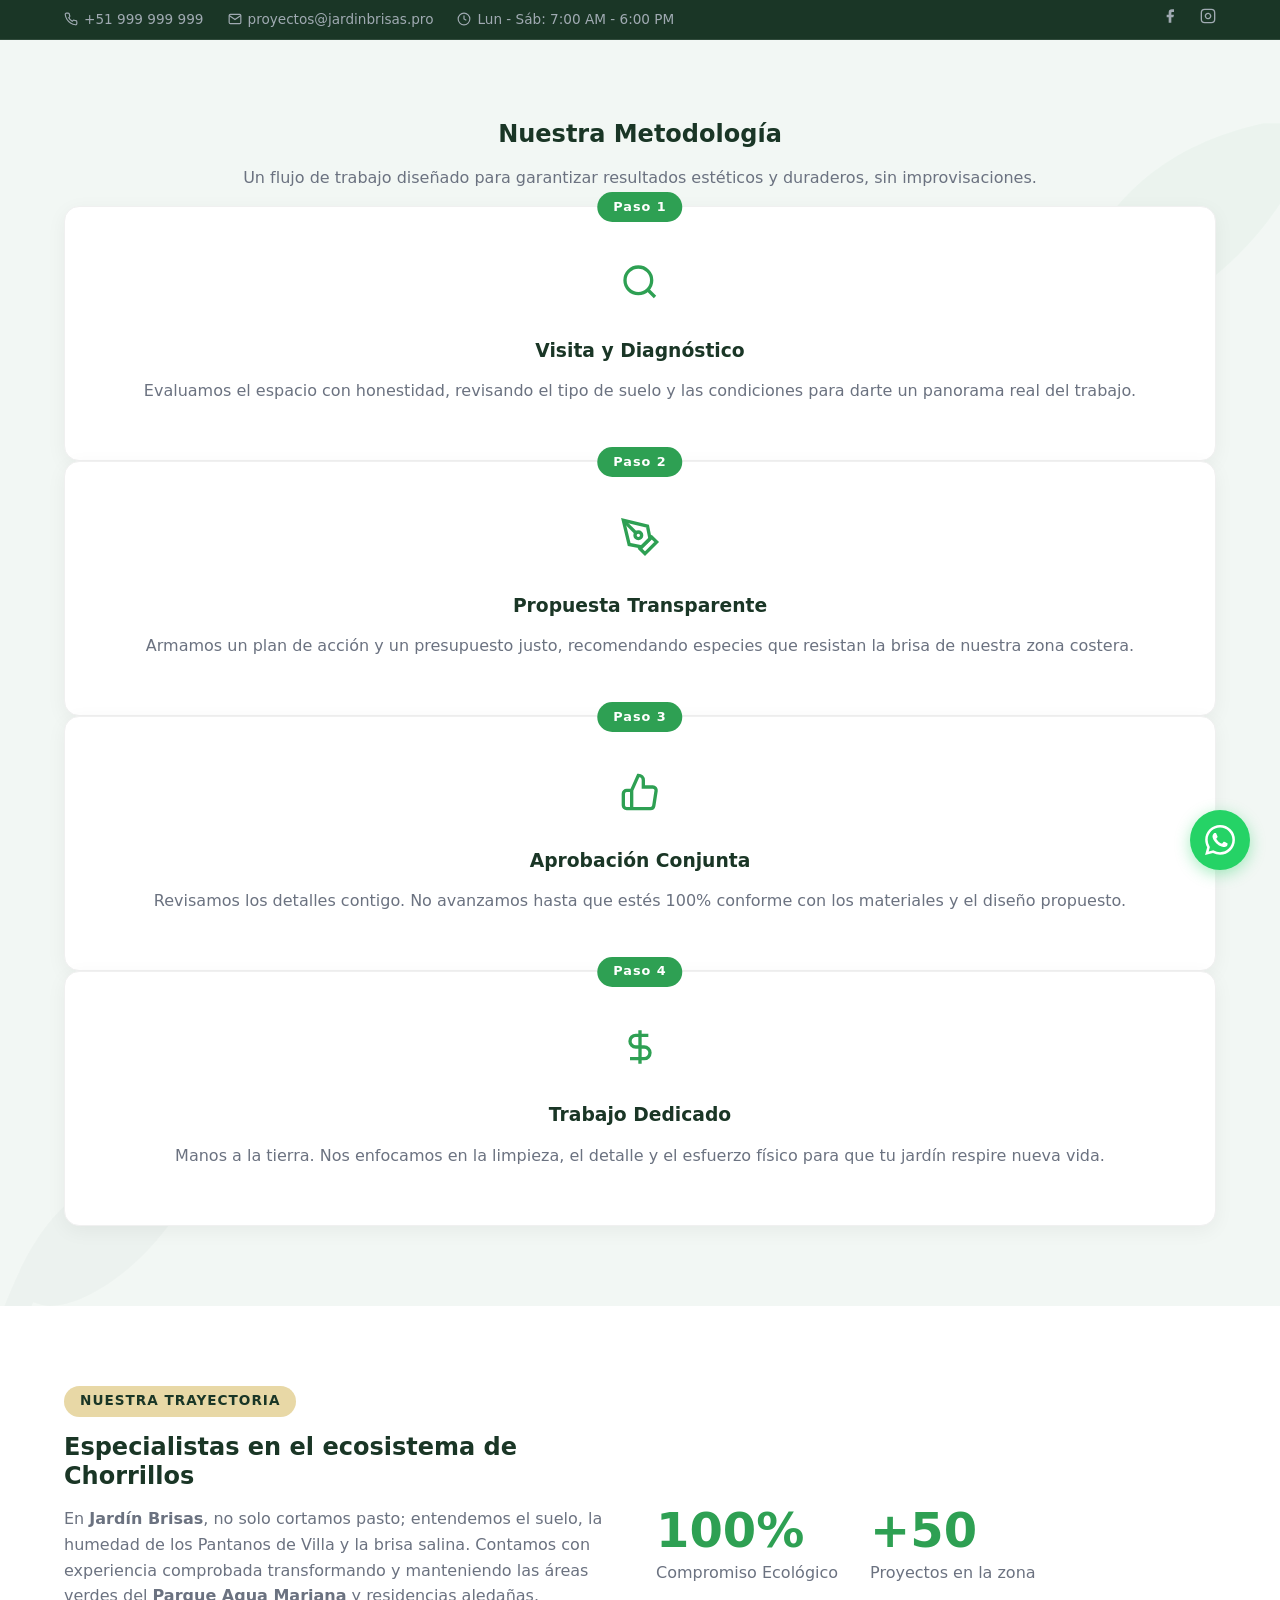
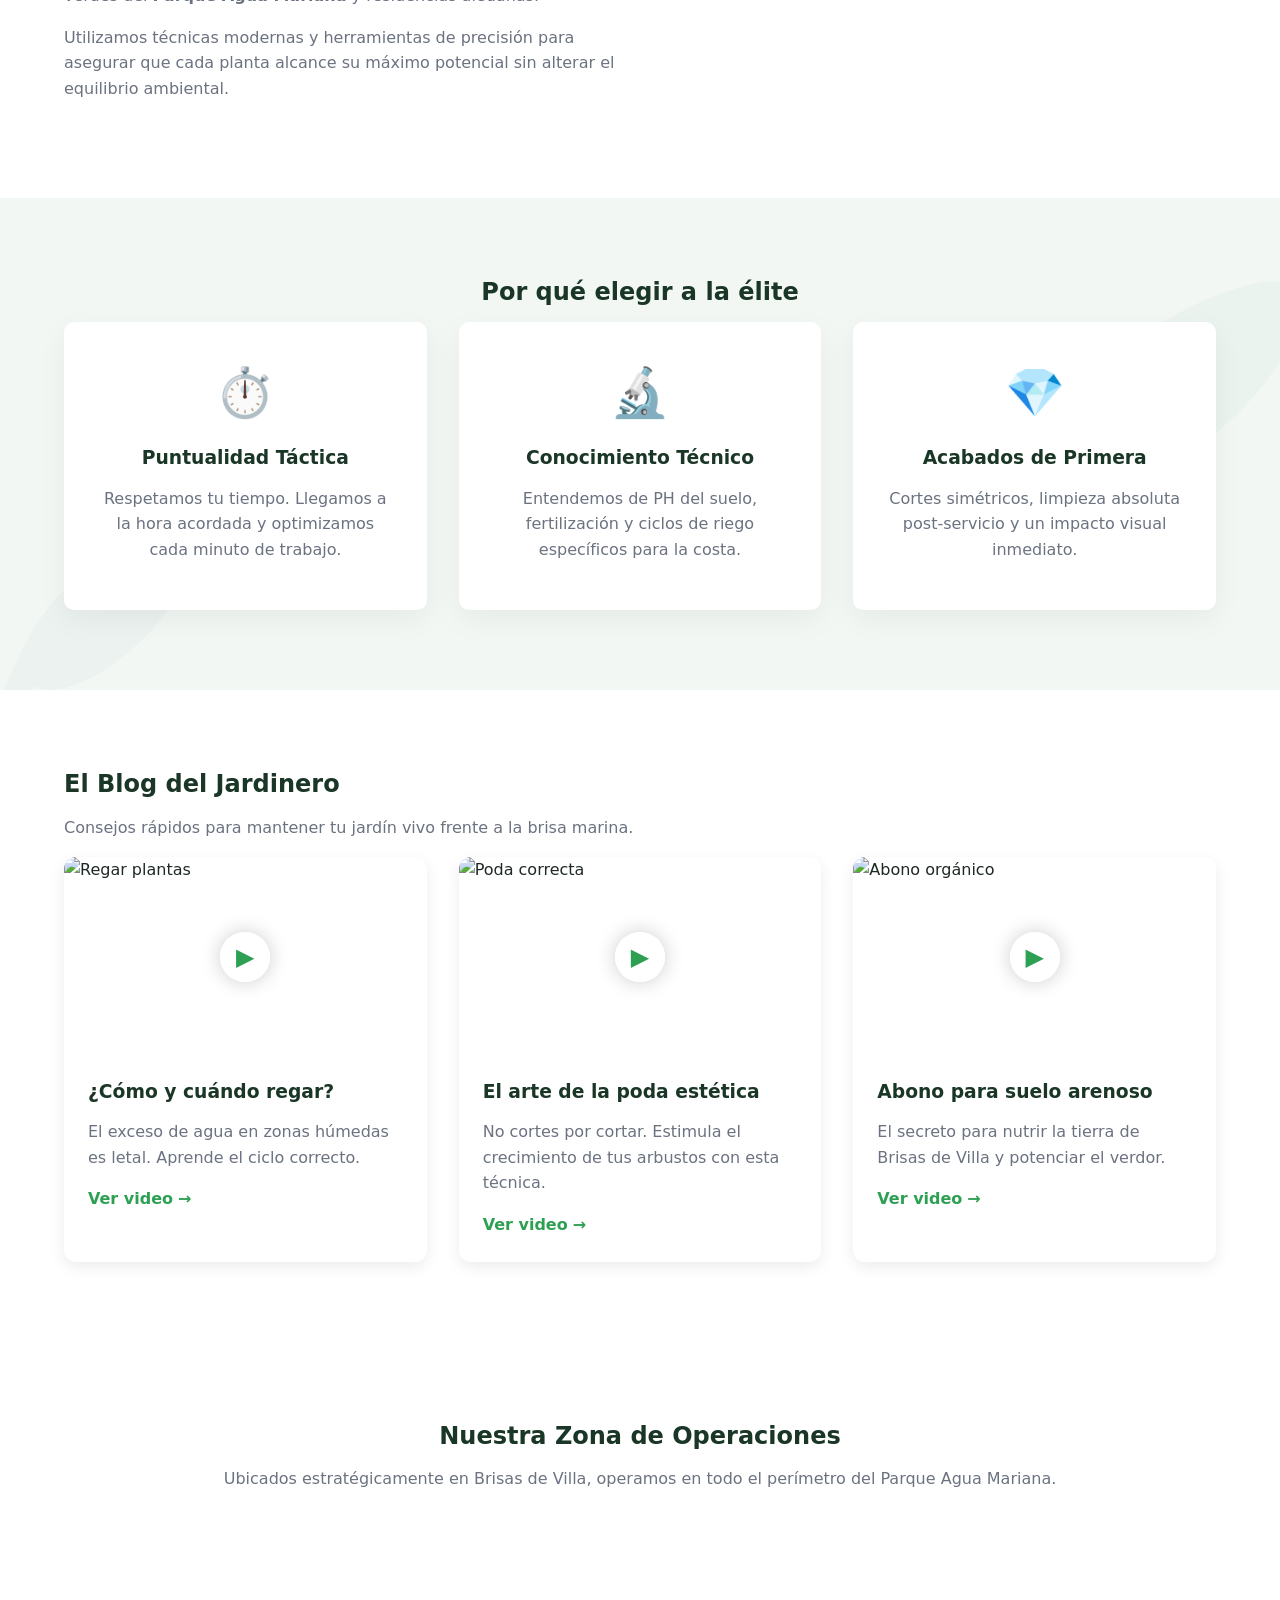
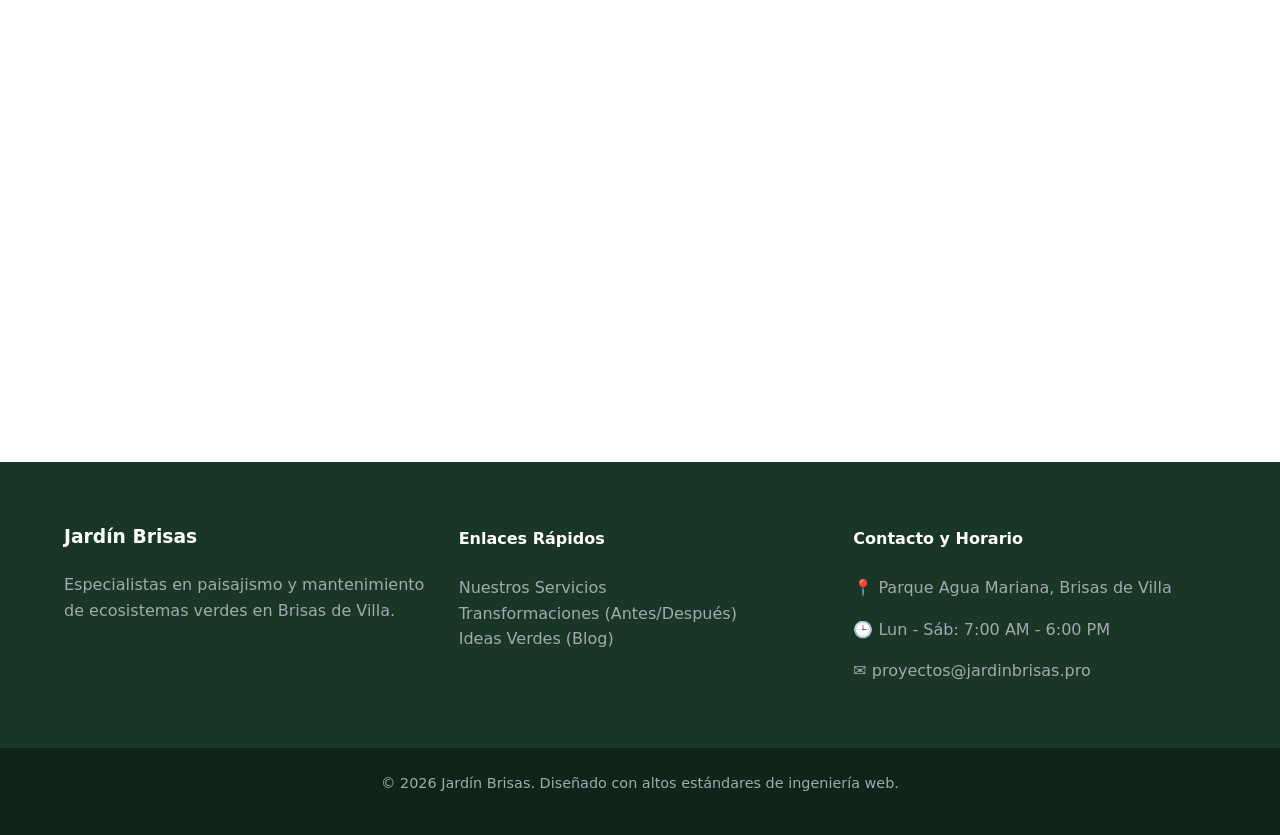
==== commit dd34d8f5: "refactor: ajustar copywriting, optimizar topbar y añadir animacion SVG de brisa en fondos" ====
--- a/index.html
+++ b/index.html
@@ -22,32 +22,38 @@
             <h2>Nuestra Metodología</h2>
             <p>Un flujo de trabajo diseñado para garantizar resultados estéticos y duraderos, sin improvisaciones.</p>
         </div>
-        <div class="workflow__grid reveal">
-            <div class="workflow-card">
-                <div class="workflow-icon">🔍</div>
+        <div class="workflow-card">
+                <div class="workflow-icon">
+                    <svg width="40" height="40" viewBox="0 0 24 24" fill="none" stroke="var(--color-leaf)" stroke-width="2"><circle cx="11" cy="11" r="8"></circle><line x1="21" y1="21" x2="16.65" y2="16.65"></line></svg>
+                </div>
                 <div class="workflow-step">Paso 1</div>
                 <h3>Visita y Diagnóstico</h3>
-                <p>Evaluamos in situ el espacio, el tipo de suelo y las condiciones climáticas de la zona para definir la viabilidad del proyecto.</p>
+                <p>Evaluamos el espacio con honestidad, revisando el tipo de suelo y las condiciones para darte un panorama real del trabajo.</p>
             </div>
             <div class="workflow-card">
-                <div class="workflow-icon">📐</div>
+                <div class="workflow-icon">
+                    <svg width="40" height="40" viewBox="0 0 24 24" fill="none" stroke="var(--color-leaf)" stroke-width="2"><path d="M12 19l7-7 3 3-7 7-3-3z"></path><path d="M18 13l-1.5-7.5L2 2l3.5 14.5L13 18l5-5z"></path><path d="M2 2l7.586 7.586"></path><circle cx="11" cy="11" r="2"></circle></svg>
+                </div>
                 <div class="workflow-step">Paso 2</div>
-                <h3>Diseño y Propuesta</h3>
-                <p>Generamos un plan estratégico y un presupuesto detallado, priorizando especies adecuadas para la brisa marina.</p>
+                <h3>Propuesta Transparente</h3>
+                <p>Armamos un plan de acción y un presupuesto justo, recomendando especies que resistan la brisa de nuestra zona costera.</p>
             </div>
             <div class="workflow-card">
-                <div class="workflow-icon">🤝</div>
+                <div class="workflow-icon">
+                    <svg width="40" height="40" viewBox="0 0 24 24" fill="none" stroke="var(--color-leaf)" stroke-width="2"><path d="M14 9V5a3 3 0 0 0-3-3l-4 9v11h11.28a2 2 0 0 0 2-1.7l1.38-9a2 2 0 0 0-2-2.3zM7 22H4a2 2 0 0 1-2-2v-7a2 2 0 0 1 2-2h3"></path></svg>
+                </div>
                 <div class="workflow-step">Paso 3</div>
-                <h3>Aprobación del Cliente</h3>
-                <p>Presentamos el esquema visual y los materiales a utilizar. Hacemos ajustes según tu feedback hasta alcanzar la perfección.</p>
+                <h3>Aprobación Conjunta</h3>
+                <p>Revisamos los detalles contigo. No avanzamos hasta que estés 100% conforme con los materiales y el diseño propuesto.</p>
             </div>
             <div class="workflow-card">
-                <div class="workflow-icon">🌱</div>
+                <div class="workflow-icon">
+                    <svg width="40" height="40" viewBox="0 0 24 24" fill="none" stroke="var(--color-leaf)" stroke-width="2"><path d="M12 2v20M17 5H9.5a3.5 3.5 0 0 0 0 7h5a3.5 3.5 0 0 1 0 7H6"></path></svg>
+                </div>
                 <div class="workflow-step">Paso 4</div>
-                <h3>Ejecución de Élite</h3>
-                <p>Manos a la obra. Nuestro equipo interviene el espacio con limpieza quirúrgica, dejando el jardín listo para florecer.</p>
+                <h3>Trabajo Dedicado</h3>
+                <p>Manos a la tierra. Nos enfocamos en la limpieza, el detalle y el esfuerzo físico para que tu jardín respire nueva vida.</p>
             </div>
-        </div>
     </div>
 </section>
 
--- a/css/style.css
+++ b/css/style.css
@@ -216,4 +216,60 @@
     .navbar { top: 0; } /* En móviles el topbar puede desaparecer al scrollear o pegarse */
     .dropdown-menu { position: static; box-shadow: none; border: none; opacity: 1; visibility: visible; transform: none; display: none; padding-left: 1rem; }
     .dropdown:hover .dropdown-menu { display: block; }
-}+}
+
+
+
+/* Correcciones del Topbar */
+.topbar__info { display: flex; gap: 1.5rem; align-items: center; flex-wrap: wrap; }
+.topbar-item { display: flex; align-items: center; gap: 6px; }
+.topbar__social { display: flex; gap: 12px; align-items: center; }
+
+/* Inyección de Vida (Animación de la Brisa) */
+@keyframes sway {
+    0% { transform: rotate(0deg) translateX(0px); }
+    50% { transform: rotate(8deg) translateX(10px); }
+    100% { transform: rotate(0deg) translateX(0px); }
+}
+
+/* Modificamos el fondo claro para quitar el "exceso de blanco" */
+.bg-light { 
+    position: relative; 
+    background-color: #f2f7f4; /* Un tono muy sutil de verde grisáceo claro */
+    overflow: hidden; 
+    z-index: 1;
+}
+
+/* Hoja decorativa gigante animada en el fondo (Opacidad muy baja) */
+.bg-light::before {
+    content: '';
+    position: absolute;
+    top: -50px;
+    right: -100px;
+    width: 400px;
+    height: 400px;
+    background-image: url("data:image/svg+xml,%3Csvg xmlns='http://www.w3.org/2000/svg' viewBox='0 0 24 24' fill='%232EA053' opacity='0.03'%3E%3Cpath d='M17 8C8 10 5.9 16.17 3.82 21.34l1.89.66l.95-2.3c.48.17.96.3 1.34.3C12 20 19 14 20 8h-3z'/%3E%3C/svg%3E");
+    background-repeat: no-repeat;
+    background-size: contain;
+    animation: sway 7s ease-in-out infinite;
+    z-index: -1;
+    pointer-events: none;
+}
+
+.bg-light::after {
+    content: '';
+    position: absolute;
+    bottom: -50px;
+    left: -50px;
+    width: 300px;
+    height: 300px;
+    background-image: url("data:image/svg+xml,%3Csvg xmlns='http://www.w3.org/2000/svg' viewBox='0 0 24 24' fill='%231A3626' opacity='0.02'%3E%3Cpath d='M17 8C8 10 5.9 16.17 3.82 21.34l1.89.66l.95-2.3c.48.17.96.3 1.34.3C12 20 19 14 20 8h-3z'/%3E%3C/svg%3E");
+    background-repeat: no-repeat;
+    background-size: contain;
+    animation: sway 9s ease-in-out infinite reverse;
+    z-index: -1;
+    pointer-events: none;
+}
+
+/* Refinamiento de la tarjeta para que resalte sobre el nuevo fondo */
+.workflow-card { z-index: 2; background: #ffffff; }
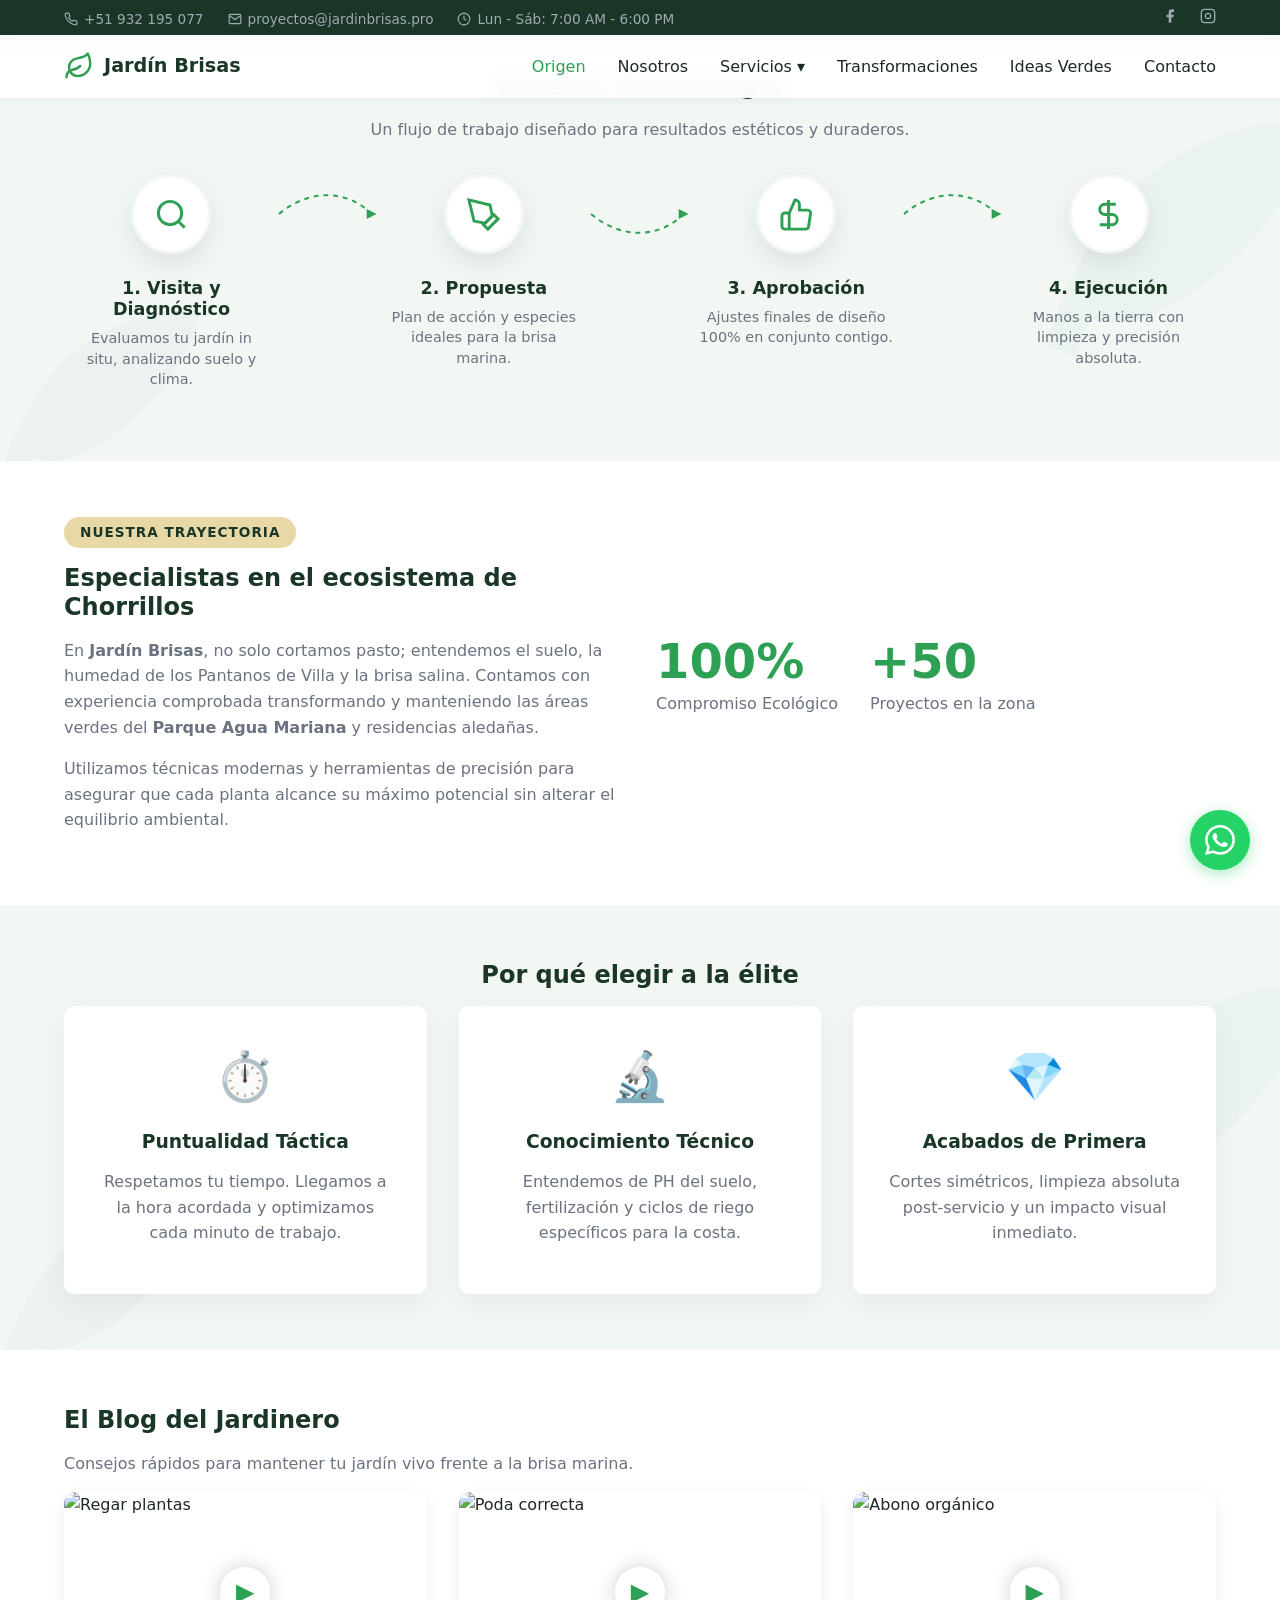
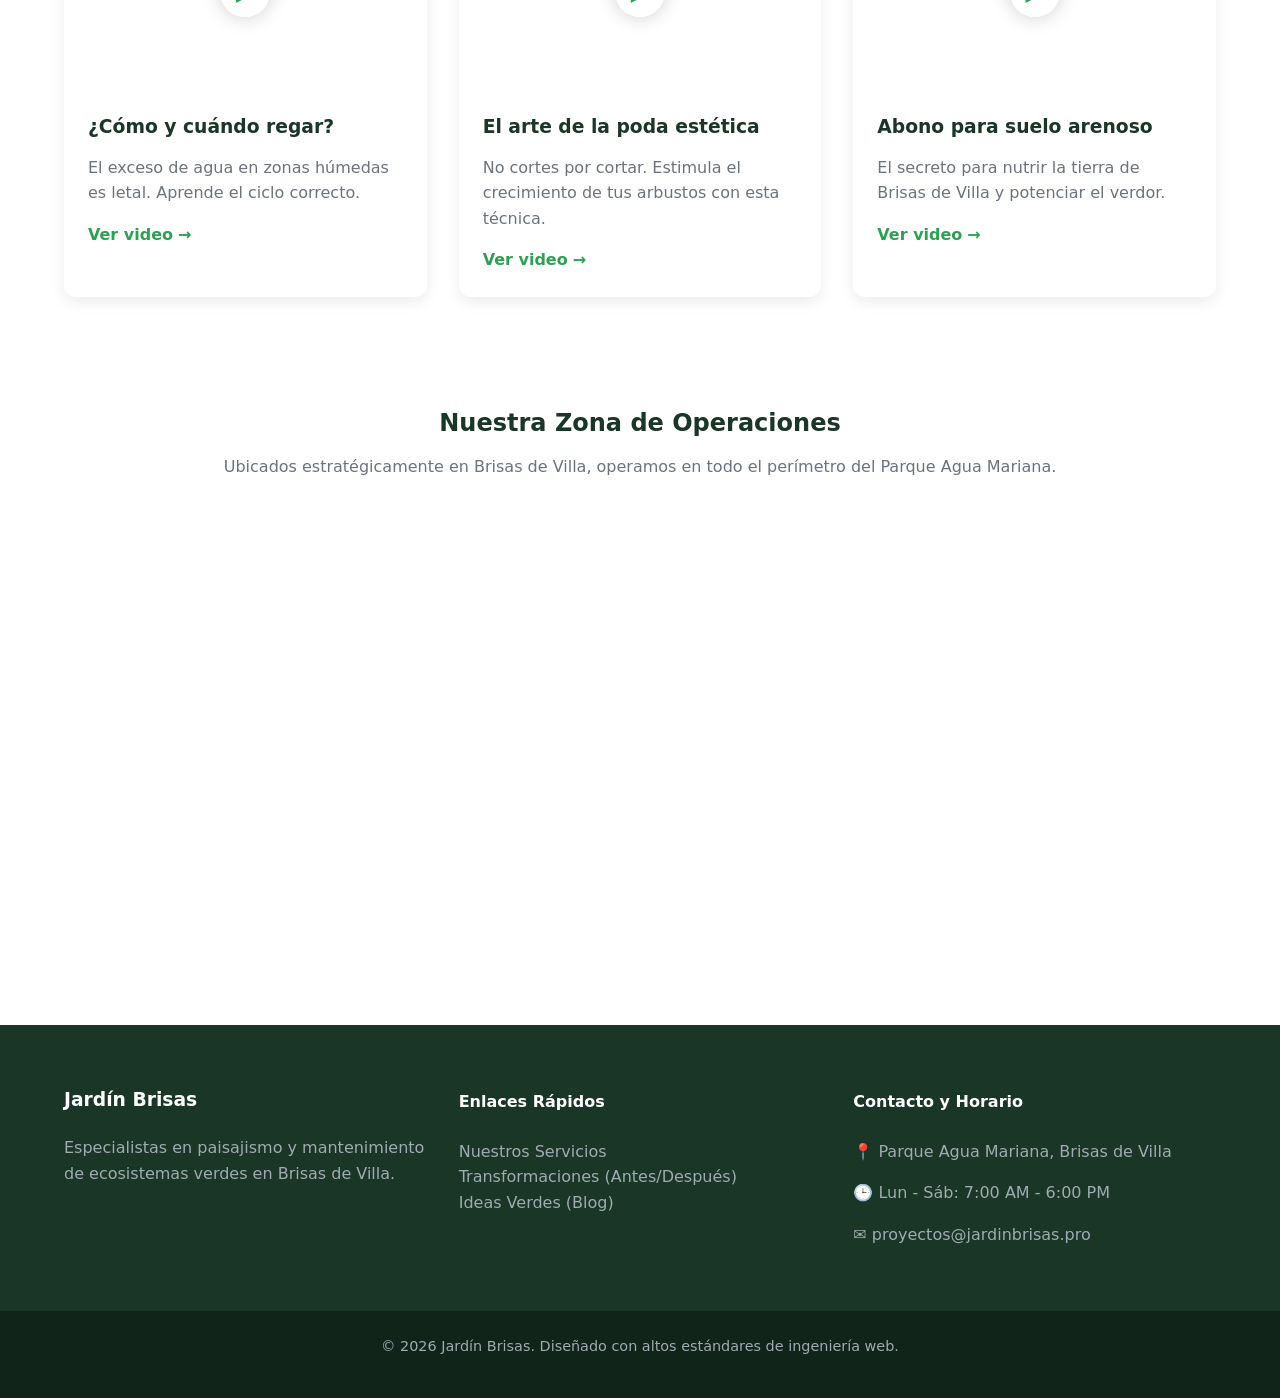
==== commit a349e389: "feat: diagrama de flujo SVG interactivo" ====
--- a/index.html
+++ b/index.html
@@ -16,46 +16,69 @@
     <header id="header-container"></header>
 
     <main>
-        <section class="workflow section bg-light">
-    <div class="container">
-        <div class="section-header text-center reveal">
-            <h2>Nuestra Metodología</h2>
-            <p>Un flujo de trabajo diseñado para garantizar resultados estéticos y duraderos, sin improvisaciones.</p>
-        </div>
-        <div class="workflow-card">
-                <div class="workflow-icon">
-                    <svg width="40" height="40" viewBox="0 0 24 24" fill="none" stroke="var(--color-leaf)" stroke-width="2"><circle cx="11" cy="11" r="8"></circle><line x1="21" y1="21" x2="16.65" y2="16.65"></line></svg>
+        <section class="workflow section bg-light" style="padding-top: 2rem;">
+            <div class="container">
+                <div class="section-header text-center reveal mb-4">
+                    <h2>Nuestra Metodología</h2>
+                    <p>Un flujo de trabajo diseñado para resultados estéticos y duraderos.</p>
                 </div>
-                <div class="workflow-step">Paso 1</div>
-                <h3>Visita y Diagnóstico</h3>
-                <p>Evaluamos el espacio con honestidad, revisando el tipo de suelo y las condiciones para darte un panorama real del trabajo.</p>
+                
+                <div class="flowchart reveal">
+                    <div class="flow-step">
+                        <div class="flow-icon">
+                            <svg width="35" height="35" viewBox="0 0 24 24" fill="none" stroke="var(--color-leaf)" stroke-width="2"><circle cx="11" cy="11" r="8"></circle><line x1="21" y1="21" x2="16.65" y2="16.65"></line></svg>
+                        </div>
+                        <h3>1. Visita y Diagnóstico</h3>
+                        <p>Evaluamos tu jardín in situ, analizando suelo y clima.</p>
+                    </div>
+
+                    <div class="flow-connector">
+                        <svg viewBox="0 0 100 50" preserveAspectRatio="none">
+                            <path d="M0,25 C30,0 70,0 95,25" fill="none" stroke="var(--color-leaf)" stroke-width="2" stroke-dasharray="5,5" class="dashed-line"/>
+                            <polygon points="100,25 90,20 90,30" fill="var(--color-leaf)"/>
+                        </svg>
+                    </div>
+
+                    <div class="flow-step">
+                        <div class="flow-icon">
+                            <svg width="35" height="35" viewBox="0 0 24 24" fill="none" stroke="var(--color-leaf)" stroke-width="2"><path d="M12 19l7-7 3 3-7 7-3-3z"></path><path d="M18 13l-1.5-7.5L2 2l3.5 14.5L13 18l5-5z"></path></svg>
+                        </div>
+                        <h3>2. Propuesta</h3>
+                        <p>Plan de acción y especies ideales para la brisa marina.</p>
+                    </div>
+
+                    <div class="flow-connector">
+                        <svg viewBox="0 0 100 50" preserveAspectRatio="none">
+                            <path d="M0,25 C30,50 70,50 95,25" fill="none" stroke="var(--color-leaf)" stroke-width="2" stroke-dasharray="5,5" class="dashed-line"/>
+                            <polygon points="100,25 90,20 90,30" fill="var(--color-leaf)"/>
+                        </svg>
+                    </div>
+
+                    <div class="flow-step">
+                        <div class="flow-icon">
+                            <svg width="35" height="35" viewBox="0 0 24 24" fill="none" stroke="var(--color-leaf)" stroke-width="2"><path d="M14 9V5a3 3 0 0 0-3-3l-4 9v11h11.28a2 2 0 0 0 2-1.7l1.38-9a2 2 0 0 0-2-2.3zM7 22H4a2 2 0 0 1-2-2v-7a2 2 0 0 1 2-2h3"></path></svg>
+                        </div>
+                        <h3>3. Aprobación</h3>
+                        <p>Ajustes finales de diseño 100% en conjunto contigo.</p>
+                    </div>
+
+                    <div class="flow-connector">
+                        <svg viewBox="0 0 100 50" preserveAspectRatio="none">
+                            <path d="M0,25 C30,0 70,0 95,25" fill="none" stroke="var(--color-leaf)" stroke-width="2" stroke-dasharray="5,5" class="dashed-line"/>
+                            <polygon points="100,25 90,20 90,30" fill="var(--color-leaf)"/>
+                        </svg>
+                    </div>
+
+                    <div class="flow-step">
+                        <div class="flow-icon">
+                            <svg width="35" height="35" viewBox="0 0 24 24" fill="none" stroke="var(--color-leaf)" stroke-width="2"><path d="M12 2v20M17 5H9.5a3.5 3.5 0 0 0 0 7h5a3.5 3.5 0 0 1 0 7H6"></path></svg>
+                        </div>
+                        <h3>4. Ejecución</h3>
+                        <p>Manos a la tierra con limpieza y precisión absoluta.</p>
+                    </div>
+                </div>
             </div>
-            <div class="workflow-card">
-                <div class="workflow-icon">
-                    <svg width="40" height="40" viewBox="0 0 24 24" fill="none" stroke="var(--color-leaf)" stroke-width="2"><path d="M12 19l7-7 3 3-7 7-3-3z"></path><path d="M18 13l-1.5-7.5L2 2l3.5 14.5L13 18l5-5z"></path><path d="M2 2l7.586 7.586"></path><circle cx="11" cy="11" r="2"></circle></svg>
-                </div>
-                <div class="workflow-step">Paso 2</div>
-                <h3>Propuesta Transparente</h3>
-                <p>Armamos un plan de acción y un presupuesto justo, recomendando especies que resistan la brisa de nuestra zona costera.</p>
-            </div>
-            <div class="workflow-card">
-                <div class="workflow-icon">
-                    <svg width="40" height="40" viewBox="0 0 24 24" fill="none" stroke="var(--color-leaf)" stroke-width="2"><path d="M14 9V5a3 3 0 0 0-3-3l-4 9v11h11.28a2 2 0 0 0 2-1.7l1.38-9a2 2 0 0 0-2-2.3zM7 22H4a2 2 0 0 1-2-2v-7a2 2 0 0 1 2-2h3"></path></svg>
-                </div>
-                <div class="workflow-step">Paso 3</div>
-                <h3>Aprobación Conjunta</h3>
-                <p>Revisamos los detalles contigo. No avanzamos hasta que estés 100% conforme con los materiales y el diseño propuesto.</p>
-            </div>
-            <div class="workflow-card">
-                <div class="workflow-icon">
-                    <svg width="40" height="40" viewBox="0 0 24 24" fill="none" stroke="var(--color-leaf)" stroke-width="2"><path d="M12 2v20M17 5H9.5a3.5 3.5 0 0 0 0 7h5a3.5 3.5 0 0 1 0 7H6"></path></svg>
-                </div>
-                <div class="workflow-step">Paso 4</div>
-                <h3>Trabajo Dedicado</h3>
-                <p>Manos a la tierra. Nos enfocamos en la limpieza, el detalle y el esfuerzo físico para que tu jardín respire nueva vida.</p>
-            </div>
-    </div>
-</section>
+        </section>
 
         <section id="experiencia" class="about section container reveal">
             <div class="about__grid">
--- a/css/style.css
+++ b/css/style.css
@@ -198,12 +198,93 @@
 .dropdown-menu li:last-child a { border-bottom: none; }
 .dropdown-menu li a:hover { background: var(--color-light); color: var(--color-leaf); padding-left: 2rem; }
 
-/* ================= METODOLOGÍA (Workflow) ================= */
-.workflow__grid { display: grid; grid-template-columns: repeat(auto-fit, minmax(220px, 1fr)); gap: 2rem; margin-top: 3rem; }
-.workflow-card { background: white; padding: 2.5rem 1.5rem; border-radius: 15px; text-align: center; position: relative; box-shadow: 0 5px 20px rgba(0,0,0,0.05); transition: var(--transition-smooth); border: 1px solid #f0f0f0; }
-.workflow-card:hover { transform: translateY(-10px); border-color: var(--color-leaf); box-shadow: 0 15px 30px rgba(46, 160, 83, 0.1); }
-.workflow-icon { font-size: 3rem; margin-bottom: 1rem; }
-.workflow-step { position: absolute; top: -15px; left: 50%; transform: translateX(-50%); background: var(--color-leaf); color: white; padding: 0.3rem 1rem; border-radius: 20px; font-size: 0.8rem; font-weight: bold; letter-spacing: 1px; }
+/* ================= REDUCCIÓN DE ESPACIOS BLANCOS ================= */
+.section { padding: 3.5rem 0; } /* Reducido de 5rem a 3.5rem para juntar el contenido */
+
+/* ================= DIAGRAMA DE FLUJO (Metodología) ================= */
+.flowchart {
+    display: flex;
+    justify-content: space-between;
+    align-items: flex-start;
+    position: relative;
+    margin-top: 2rem;
+    z-index: 2;
+}
+
+.flow-step {
+    flex: 1;
+    text-align: center;
+    position: relative;
+    padding: 0 10px;
+}
+
+.flow-icon {
+    width: 80px;
+    height: 80px;
+    background: white;
+    border-radius: 50%;
+    display: flex;
+    justify-content: center;
+    align-items: center;
+    margin: 0 auto 1.5rem auto;
+    box-shadow: 0 10px 25px rgba(26, 54, 38, 0.1);
+    border: 3px solid var(--color-light);
+    transition: transform 0.4s cubic-bezier(0.175, 0.885, 0.32, 1.275), border-color 0.3s;
+    position: relative;
+    z-index: 5;
+}
+
+.flow-step:hover .flow-icon {
+    transform: translateY(-10px) scale(1.05);
+    border-color: var(--color-leaf);
+}
+
+.flow-step h3 { font-size: 1.1rem; margin-bottom: 0.5rem; }
+.flow-step p { font-size: 0.9rem; color: var(--color-gray); line-height: 1.4; }
+
+/* Conectores SVG */
+.flow-connector {
+    flex: 0.5;
+    position: relative;
+    height: 80px; /* Misma altura que el icono para centrar verticalmente */
+    display: flex;
+    align-items: center;
+    z-index: 1;
+}
+
+.flow-connector svg {
+    width: 100%;
+    height: 50px;
+    overflow: visible;
+}
+
+/* Animación de flujo continuo en las líneas */
+.dashed-line {
+    stroke-dashoffset: 100;
+    animation: dash-flow 3s linear infinite;
+}
+
+@keyframes dash-flow {
+    to { stroke-dashoffset: 0; }
+}
+
+/* ================= RESPONSIVE DIAGRAMA (Mobile First estricto) ================= */
+@media (max-width: 900px) {
+    .flowchart {
+        flex-direction: column;
+        align-items: center;
+        gap: 2rem;
+    }
+    .flow-step { width: 100%; max-width: 300px; }
+    
+    /* En móviles, las flechas horizontales no sirven, las rotamos hacia abajo */
+    .flow-connector {
+        height: 40px;
+        flex: none;
+        width: 40px;
+        transform: rotate(90deg);
+    }
+}
 
 /* ================= WHATSAPP FLOTANTE ================= */
 .whatsapp-float { position: fixed; bottom: 30px; right: 30px; background-color: #25d366; width: 60px; height: 60px; border-radius: 50%; display: flex; justify-content: center; align-items: center; box-shadow: 0 4px 15px rgba(37, 211, 102, 0.4); z-index: 1000; transition: var(--transition-fast); animation: bounce-wa 2s infinite ease-in-out; }
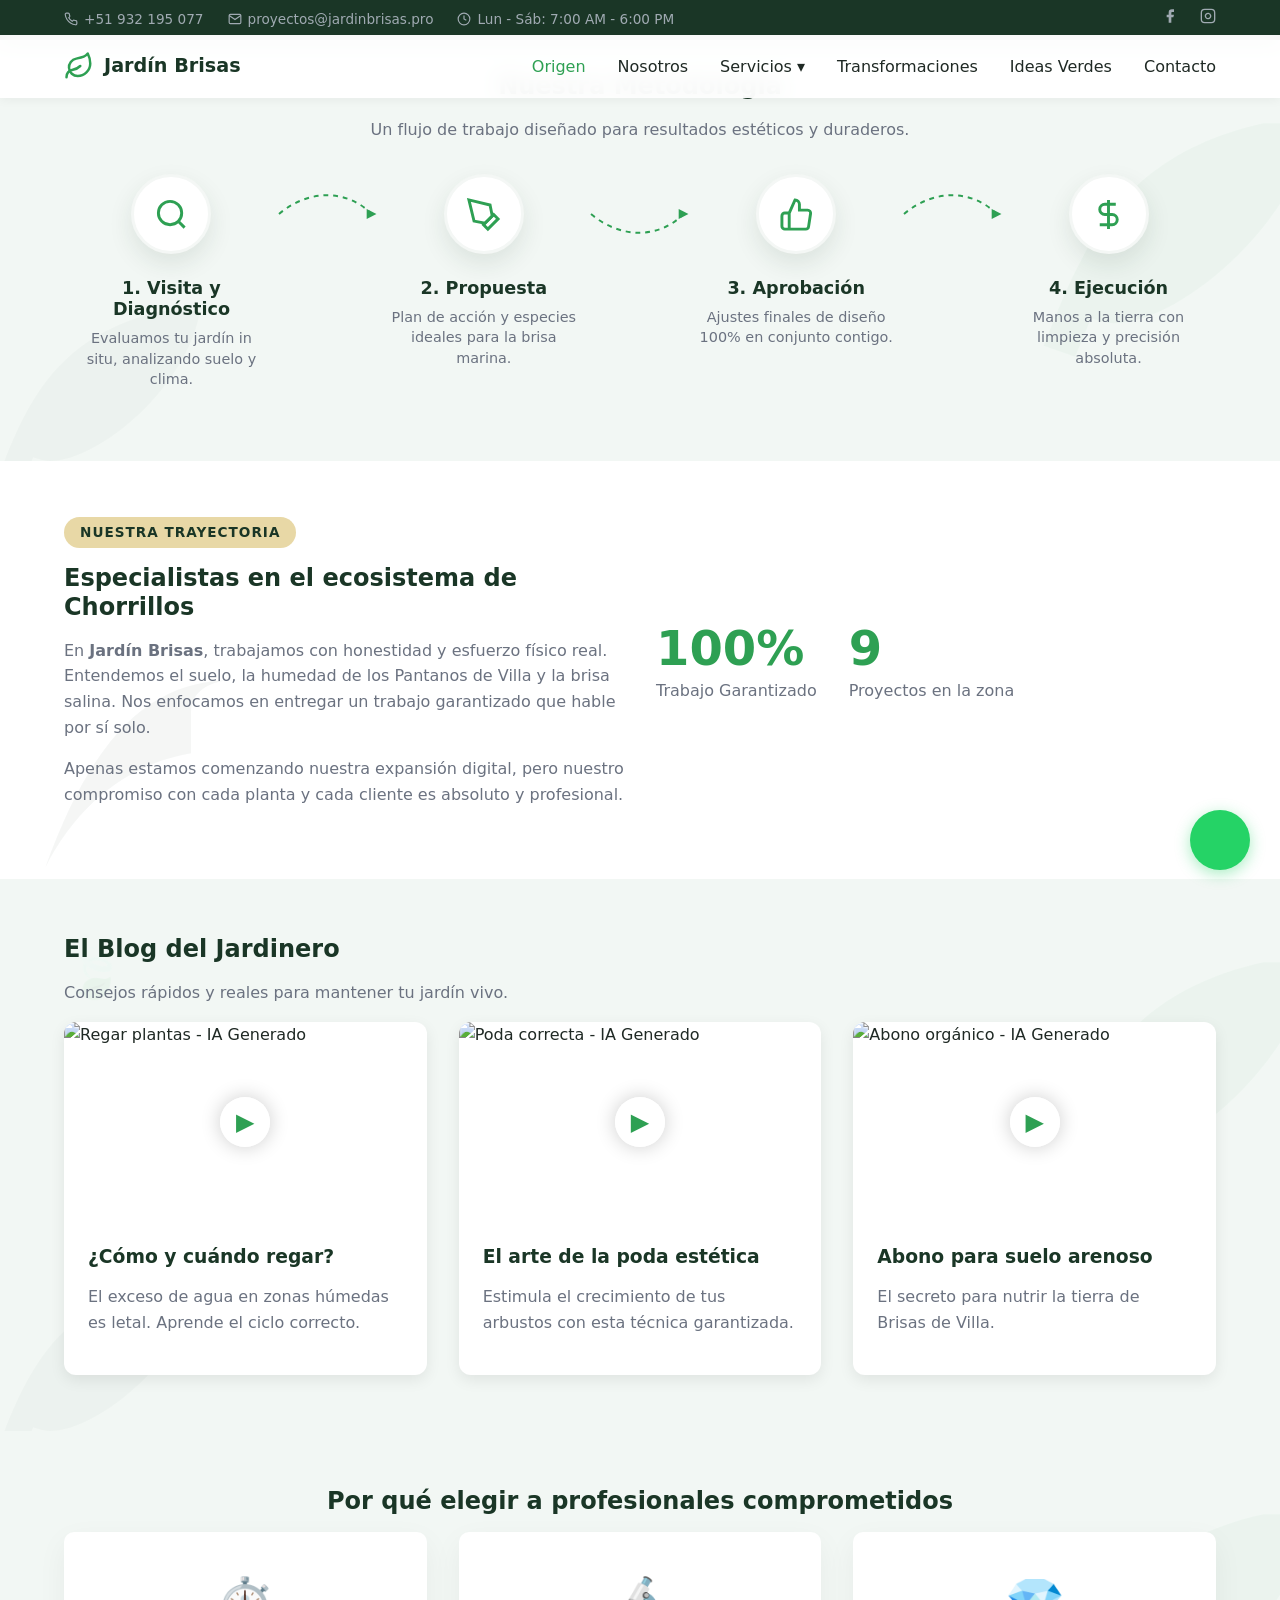
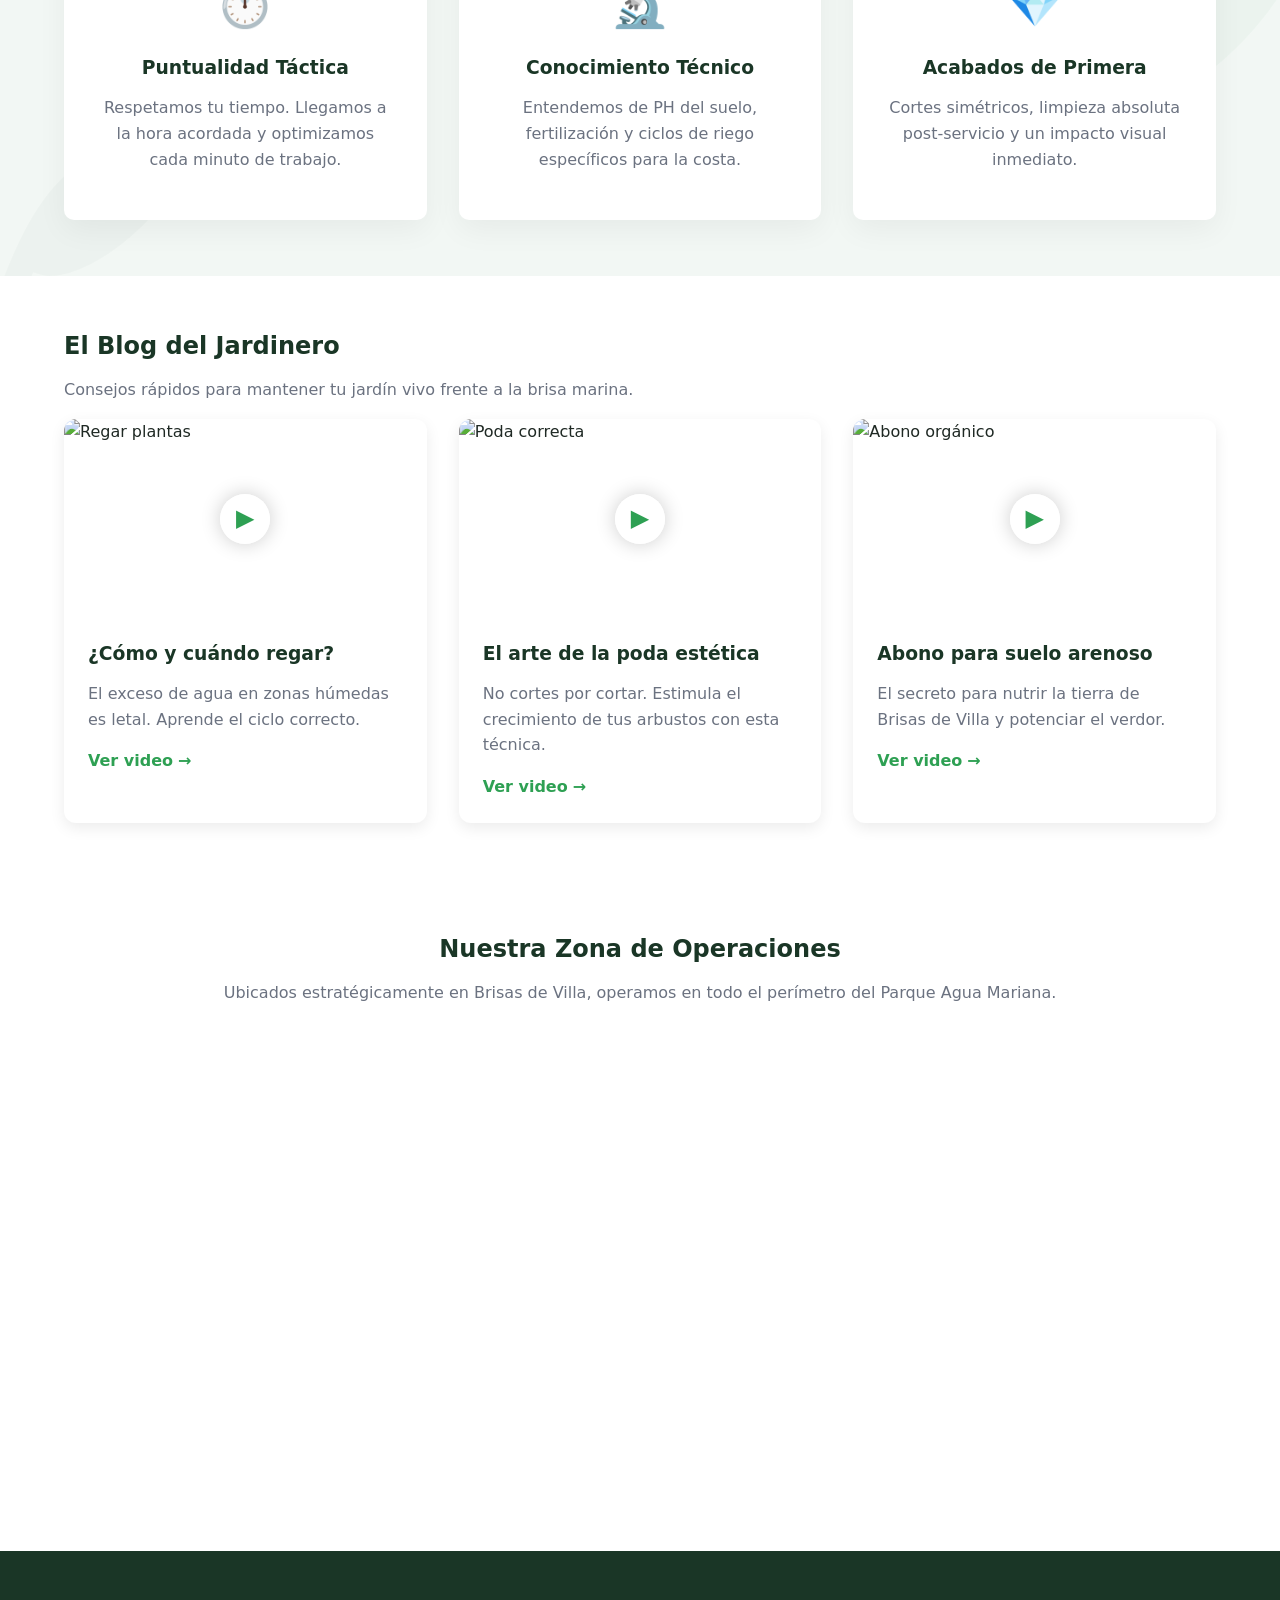
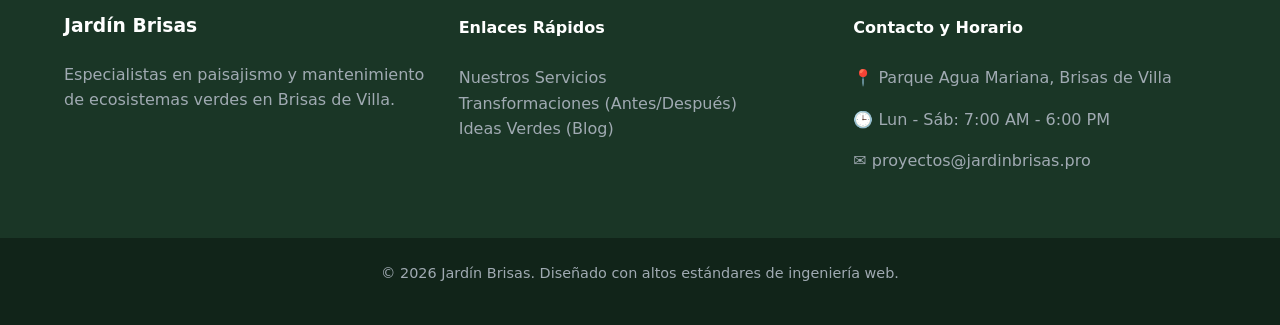
==== commit fc365047: "feat: expansion animada whatsapp, fondos dinamicos y copy transparente" ====
--- a/index.html
+++ b/index.html
@@ -80,30 +80,74 @@
             </div>
         </section>
 
-        <section id="experiencia" class="about section container reveal">
+        <section id="experiencia" class="about section container reveal bg-silhouettes">
             <div class="about__grid">
                 <div class="about__text">
                     <span class="badge">Nuestra Trayectoria</span>
                     <h2>Especialistas en el ecosistema de Chorrillos</h2>
-                    <p>En <strong>Jardín Brisas</strong>, no solo cortamos pasto; entendemos el suelo, la humedad de los Pantanos de Villa y la brisa salina. Contamos con experiencia comprobada transformando y manteniendo las áreas verdes del <strong>Parque Agua Mariana</strong> y residencias aledañas.</p>
-                    <p>Utilizamos técnicas modernas y herramientas de precisión para asegurar que cada planta alcance su máximo potencial sin alterar el equilibrio ambiental.</p>
+                    <p>En <strong>Jardín Brisas</strong>, trabajamos con honestidad y esfuerzo físico real. Entendemos el suelo, la humedad de los Pantanos de Villa y la brisa salina. Nos enfocamos en entregar un trabajo garantizado que hable por sí solo.</p>
+                    <p>Apenas estamos comenzando nuestra expansión digital, pero nuestro compromiso con cada planta y cada cliente es absoluto y profesional.</p>
                 </div>
                 <div class="about__stats">
                     <div class="stat-card">
                         <h3>100%</h3>
-                        <p>Compromiso Ecológico</p>
+                        <p>Trabajo Garantizado</p>
                     </div>
                     <div class="stat-card">
-                        <h3>+50</h3>
+                        <h3>9</h3>
                         <p>Proyectos en la zona</p>
                     </div>
                 </div>
             </div>
         </section>
 
+        <section class="tips section bg-light bg-floating-elements">
+            <div class="float-icon fi-1">🍃</div>
+            <div class="float-icon fi-2">🌿</div>
+            <div class="float-icon fi-3">🌱</div>
+            
+            <div class="container">
+                <div class="section-header reveal">
+                    <h2>El Blog del Jardinero</h2>
+                    <p>Consejos rápidos y reales para mantener tu jardín vivo.</p>
+                </div>
+                <div class="tips__grid reveal">
+                    <article class="tip-card">
+                        <div class="tip-card__media">
+                            <img src="https://images.unsplash.com/photo-1599598425947-330026e6378e?auto=format&fit=crop&w=500&q=80" alt="Regar plantas - IA Generado">
+                            <div class="play-btn">▶</div>
+                        </div>
+                        <div class="tip-card__body">
+                            <h3>¿Cómo y cuándo regar?</h3>
+                            <p>El exceso de agua en zonas húmedas es letal. Aprende el ciclo correcto.</p>
+                        </div>
+                    </article>
+                    <article class="tip-card">
+                        <div class="tip-card__media">
+                            <img src="https://images.unsplash.com/photo-1416879598553-3cb00cb105fc?auto=format&fit=crop&w=500&q=80" alt="Poda correcta - IA Generado">
+                            <div class="play-btn">▶</div>
+                        </div>
+                        <div class="tip-card__body">
+                            <h3>El arte de la poda estética</h3>
+                            <p>Estimula el crecimiento de tus arbustos con esta técnica garantizada.</p>
+                        </div>
+                    </article>
+                    <article class="tip-card">
+                        <div class="tip-card__media">
+                            <img src="https://images.unsplash.com/photo-1592424001809-5a1e80ea42ba?auto=format&fit=crop&w=500&q=80" alt="Abono orgánico - IA Generado">
+                            <div class="play-btn">▶</div>
+                        </div>
+                        <div class="tip-card__body">
+                            <h3>Abono para suelo arenoso</h3>
+                            <p>El secreto para nutrir la tierra de Brisas de Villa.</p>
+                        </div>
+                    </article>
+                </div>
+            </div>
+        </section>
         <section class="values section bg-light">
             <div class="container">
-                <h2 class="text-center reveal">Por qué elegir a la élite</h2>
+                <h2 class="text-center reveal">Por qué elegir a profesionales comprometidos</h2>
                 <div class="values__grid reveal">
                     <div class="value-card">
                         <div class="value-icon">⏱️</div>
--- a/css/style.css
+++ b/css/style.css
@@ -353,4 +353,102 @@
 }
 
 /* Refinamiento de la tarjeta para que resalte sobre el nuevo fondo */
-.workflow-card { z-index: 2; background: #ffffff; }+.workflow-card { z-index: 2; background: #ffffff; }
+
+
+/* ================= FONDOS: SILUETAS Y ELEMENTOS VIVOS ================= */
+.bg-silhouettes {
+    position: relative;
+    z-index: 1;
+}
+
+/* Silueta de helecho/planta en la esquina inferior izquierda */
+.bg-silhouettes::after {
+    content: '';
+    position: absolute;
+    bottom: -20px;
+    left: -50px;
+    width: 250px;
+    height: 250px;
+    background-image: url("data:image/svg+xml,%3Csvg xmlns='http://www.w3.org/2000/svg' viewBox='0 0 24 24' fill='%231A3626' opacity='0.04'%3E%3Cpath d='M21 3C14 3 8 7 3 21c3-6 8-10 14-11v-4c0-2 2-3 4-3z'/%3E%3C/svg%3E");
+    background-repeat: no-repeat;
+    background-size: contain;
+    z-index: -1;
+    pointer-events: none;
+    animation: sway 8s ease-in-out infinite;
+}
+
+/* Contenedor para hojas flotantes (Blog) */
+.bg-floating-elements { position: relative; overflow: hidden; }
+.float-icon { position: absolute; font-size: 3rem; opacity: 0.1; filter: grayscale(100%) sepia(100%) hue-rotate(80deg); z-index: 0; pointer-events: none; }
+.fi-1 { top: 10%; left: 5%; animation: floatUp 15s linear infinite; }
+.fi-2 { top: 50%; right: 5%; animation: floatUp 20s linear infinite 5s; font-size: 4rem; }
+.fi-3 { bottom: 10%; left: 15%; animation: floatUp 18s linear infinite 2s; font-size: 2.5rem; }
+
+@keyframes floatUp {
+    0% { transform: translateY(100px) rotate(0deg); opacity: 0; }
+    20% { opacity: 0.15; }
+    80% { opacity: 0.15; }
+    100% { transform: translateY(-300px) rotate(180deg); opacity: 0; }
+}
+
+/* Forzar que el contenido del grid esté por encima de los fondos flotantes */
+.tips__grid, .section-header { position: relative; z-index: 2; }
+
+/* ================= ANIMACIÓN BOTÓN WHATSAPP ================= */
+.whatsapp-float {
+    position: fixed;
+    bottom: 30px;
+    right: 30px;
+    background-color: #25d366;
+    height: 60px;
+    width: 60px; /* Tamaño inicial */
+    border-radius: 30px;
+    display: flex;
+    align-items: center;
+    box-shadow: 0 4px 15px rgba(37, 211, 102, 0.4);
+    z-index: 1000;
+    text-decoration: none;
+    overflow: hidden; /* Oculta el texto inicialmente */
+    transition: width 0.4s cubic-bezier(0.175, 0.885, 0.32, 1.275), background-color 0.3s;
+}
+
+.wa-icon-wrapper {
+    min-width: 60px; /* Mantiene el icono en su lugar */
+    height: 60px;
+    display: flex;
+    justify-content: center;
+    align-items: center;
+    animation: bounce-wa-icon 2s infinite ease-in-out;
+}
+
+.wa-text {
+    color: white;
+    font-weight: 600;
+    font-size: 0.95rem;
+    white-space: nowrap;
+    opacity: 0;
+    transform: translateX(20px);
+    transition: opacity 0.3s ease, transform 0.4s ease;
+    padding-right: 20px;
+}
+
+/* Efecto HOVER: Se expande el botón y revela el texto */
+.whatsapp-float:hover {
+    width: 250px; /* Ancho expandido */
+    background-color: #1ebe5d;
+}
+
+.whatsapp-float:hover .wa-icon-wrapper {
+    animation: none; /* Detiene el salto al hacer hover */
+}
+
+.whatsapp-float:hover .wa-text {
+    opacity: 1;
+    transform: translateX(0);
+}
+
+@keyframes bounce-wa-icon {
+    0%, 100% { transform: translateY(0); }
+    50% { transform: translateY(-5px); }
+}
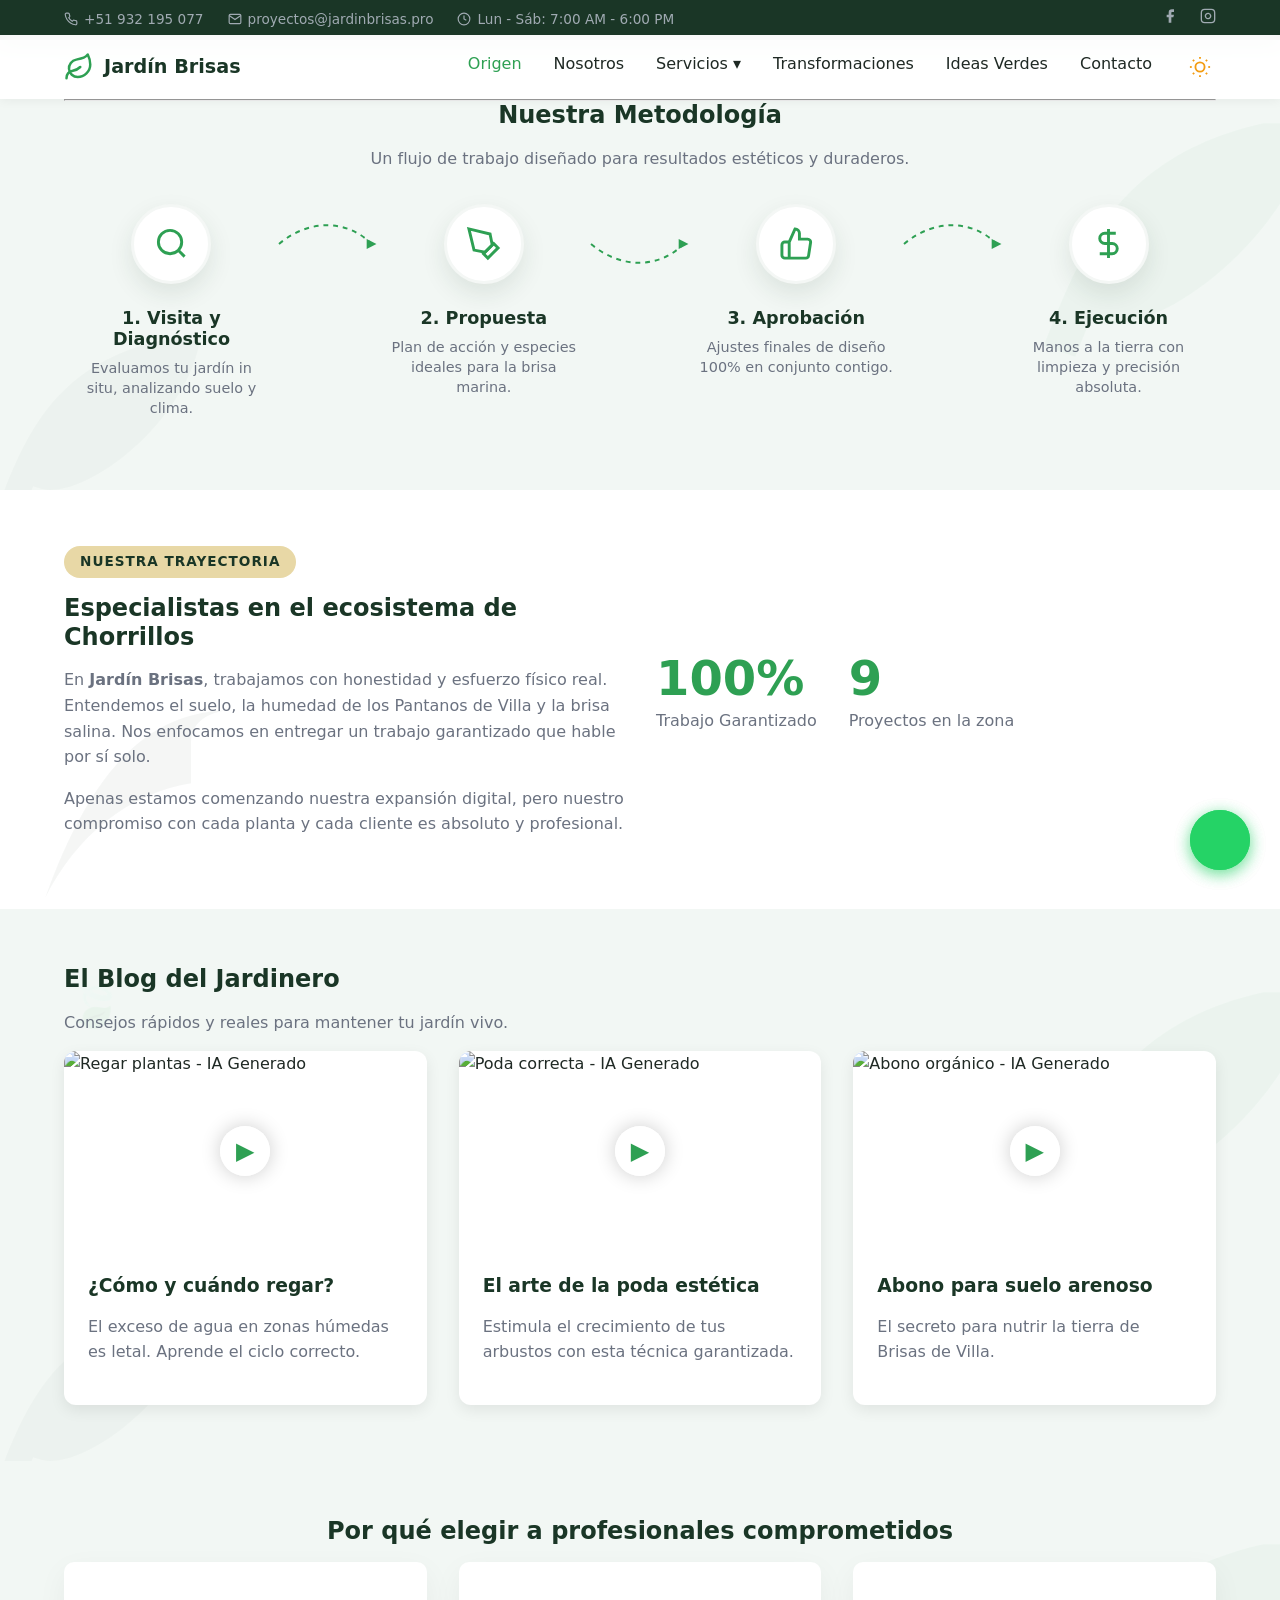
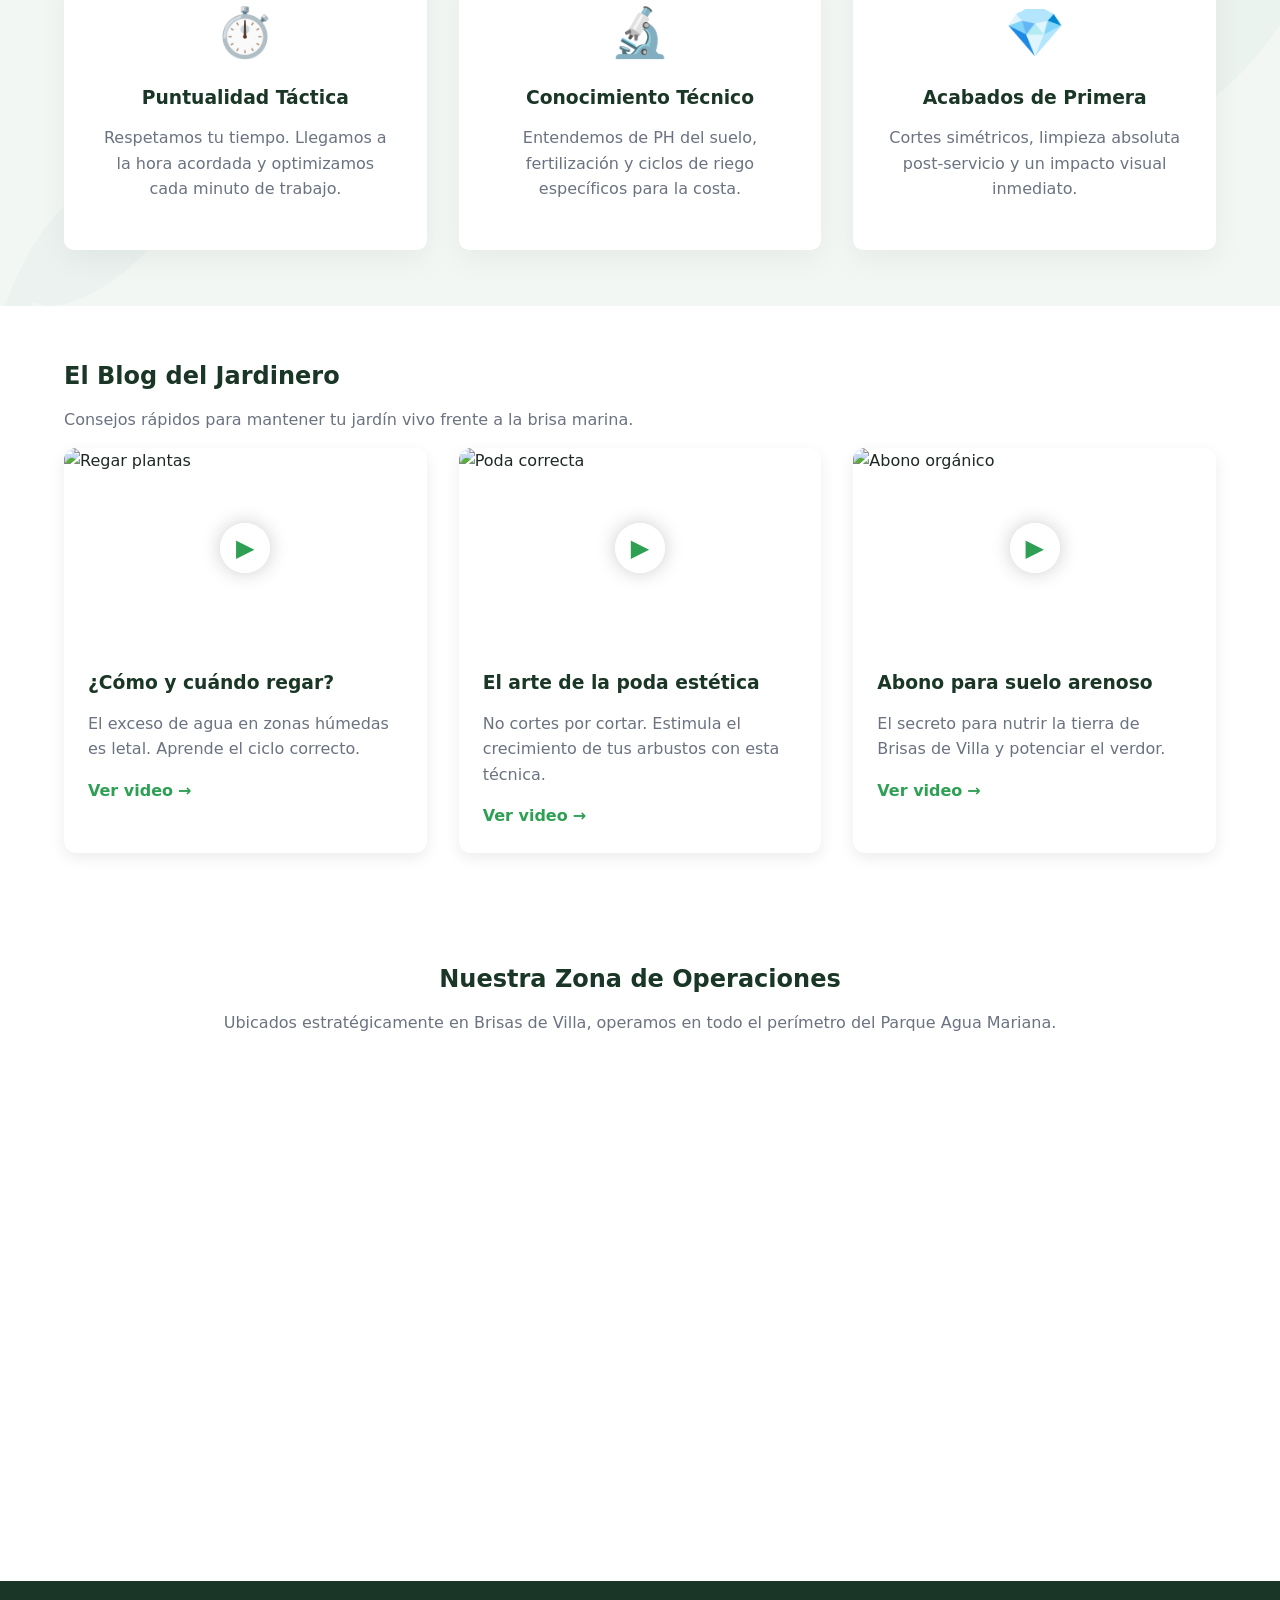
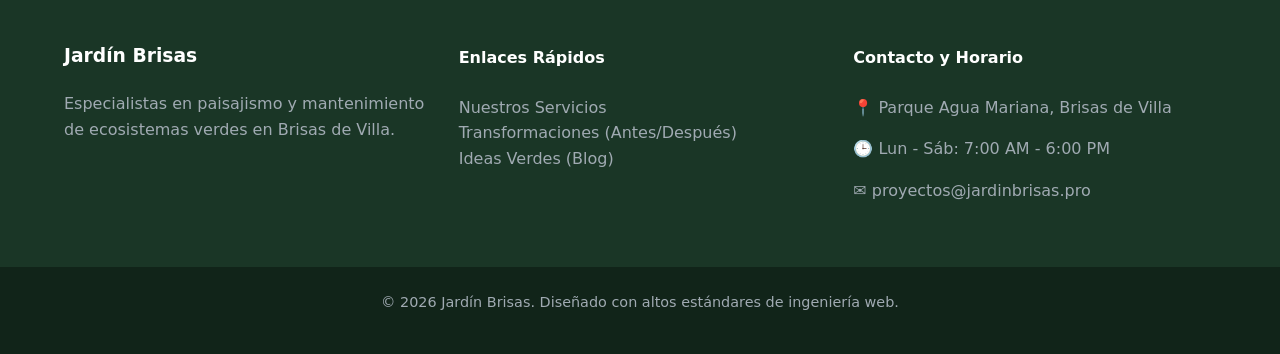
==== commit 411851dd: "feat: smart navbar, dark mode, correccion de hero y boton subida" ====
--- a/index.html
+++ b/index.html
@@ -19,6 +19,9 @@
         <section class="workflow section bg-light" style="padding-top: 2rem;">
             <div class="container">
                 <div class="section-header text-center reveal mb-4">
+                    <hr>
+                    <br>
+                    <hr>
                     <h2>Nuestra Metodología</h2>
                     <p>Un flujo de trabajo diseñado para resultados estéticos y duraderos.</p>
                 </div>
@@ -224,5 +227,17 @@
     <div id="footer-container"></div>
 
     <script src="js/app.js"></script>
+
+
+    <button id="back-to-top" class="back-to-top" aria-label="Volver arriba">
+        <svg width="24" height="24" viewBox="0 0 24 24" fill="none" stroke="white" stroke-width="2" stroke-linecap="round" stroke-linejoin="round"><line x1="12" y1="19" x2="12" y2="5"></line><polyline points="5 12 12 5 19 12"></polyline></svg>
+    </button>
+
+    <a href="https://wa.me/51932195077?text=Hola,%20deseo%20información%20sobre%20el%20servicio%20de%20jardinería" class="whatsapp-float" target="_blank" rel="noopener noreferrer">
+        <div class="wa-icon-wrapper">
+            <svg viewBox="0 0 24 24" width="35" height="35" fill="white"><path d="M17.472 14.382c-.297-.149-1.758-.867-2.03-.967-.273-.099-.471-.148-.67.15-.197.297-.767.966-.94 1.164-.173.199-.347.223-.644.075-.297-.15-1.255-.463-2.39-1.475-.883-.788-1.48-1.761-1.653-2.059-.173-.297-.018-.458.13-.606.134-.133.298-.347.446-.52.149-.174.198-.298.298-.497.099-.198.05-.371-.025-.52-.075-.149-.669-1.612-.916-2.207-.242-.579-.487-.5-.669-.51a12.8 12.8 0 0 0-.57-.012c-.198 0-.52.074-.792.372-.272.297-1.04 1.016-1.04 2.479 0 1.462 1.065 2.875 1.213 3.074.149.198 2.096 3.2 5.077 4.487.709.306 1.262.489 1.694.625.712.227 1.36.195 1.871.118.571-.085 1.758-.719 2.006-1.413.248-.694.248-1.289.173-1.413-.074-.124-.272-.198-.57-.347m-5.421 7.403h-.004a9.87 9.87 0 0 1-5.031-1.378l-.361-.214-3.741.982.998-3.648-.235-.374a9.86 9.86 0 0 1-1.51-5.26c.001-5.45 4.436-9.884 9.888-9.884 2.64 0 5.122 1.03 6.988 2.898a9.825 9.825 0 0 1 2.893 6.994c-.003 5.45-4.437 9.884-9.885 9.884m8.413-18.297A11.815 11.815 0 0 0 12.05 0C5.495 0 .16 5.335.157 11.892c0 2.096.547 4.142 1.588 5.945L.057 24l6.305-1.654a11.882 11.882 0 0 0 5.683 1.448h.005c6.554 0 11.89-5.335 11.893-11.893a11.821 11.821 0 0 0-3.48-8.413Z"/></svg>
+        </div>
+        <span class="wa-text">¡Cotiza por WhatsApp!</span>
+    </a>
 </body>
 </html>
--- a/css/style.css
+++ b/css/style.css
@@ -451,4 +451,94 @@
 @keyframes bounce-wa-icon {
     0%, 100% { transform: translateY(0); }
     50% { transform: translateY(-5px); }
+}
+
+
+
+/* ================= FLECHA VOLVER ARRIBA ================= */
+.back-to-top { position: fixed; bottom: 30px; left: 30px; background: var(--color-dark-swamp); width: 50px; height: 50px; border-radius: 50%; border: none; cursor: pointer; box-shadow: 0 4px 15px rgba(0,0,0,0.2); z-index: 999; opacity: 0; visibility: hidden; transform: translateY(20px); transition: all 0.3s ease; display: flex; justify-content: center; align-items: center; }
+.back-to-top.show { opacity: 1; visibility: visible; transform: translateY(0); }
+.back-to-top:hover { background: var(--color-leaf); transform: translateY(-5px); }
+
+/* ================= WHATSAPP EXPANSIBLE CON TEXTO ================= */
+.whatsapp-float { position: fixed; bottom: 30px; right: 30px; background-color: #25d366; height: 60px; width: 60px; border-radius: 30px; display: flex; align-items: center; box-shadow: 0 4px 15px rgba(37, 211, 102, 0.4); z-index: 1000; text-decoration: none; overflow: hidden; transition: width 0.4s cubic-bezier(0.175, 0.885, 0.32, 1.275), background-color 0.3s; }
+.wa-icon-wrapper { min-width: 60px; height: 60px; display: flex; justify-content: center; align-items: center; animation: pulse-wa 2s infinite ease-in-out; }
+.wa-text { color: white; font-weight: bold; font-size: 1rem; white-space: nowrap; opacity: 0; transform: translateX(15px); transition: all 0.4s ease; padding-right: 25px; }
+
+.whatsapp-float:hover { width: 260px; background-color: #1ebe5d; }
+.whatsapp-float:hover .wa-icon-wrapper { animation: none; }
+.whatsapp-float:hover .wa-text { opacity: 1; transform: translateX(0); }
+
+@keyframes pulse-wa { 0%, 100% { transform: scale(1); } 50% { transform: scale(1.1); } }
+
+/* ================= BOTÓN CLARO/OSCURO ================= */
+.theme-btn { background: transparent; border: none; cursor: pointer; padding: 5px; outline: none; transition: transform 0.3s ease; display: flex; justify-content: center; align-items: center; }
+.theme-btn:hover { transform: scale(1.1); }
+
+/* ================= COLORES MODO OSCURO ================= */
+[data-theme="dark"] { --color-light: #121A16; --color-text: #E8E8E8; --color-gray: #A0AAB2; }
+[data-theme="dark"] body { background-color: #0A0F0C; }
+[data-theme="dark"] .bg-light { background-color: var(--color-light); }
+[data-theme="dark"] .workflow-card, [data-theme="dark"] .value-card, [data-theme="dark"] .tip-card { background: #1A261F; color: var(--color-text); border: 1px solid rgba(46, 160, 83, 0.3); }
+[data-theme="dark"] .navbar { background: rgba(10, 15, 12, 0.95); border-bottom: 1px solid #1A3626; }
+[data-theme="dark"] h1, [data-theme="dark"] h2, [data-theme="dark"] h3 { color: #E8D8A6; }
+[data-theme="dark"] p { color: #C0C8CF; }
+[data-theme="dark"] .flow-icon { background: #1A261F; }
+[data-theme="dark"] .tip-card__body { background: #1A261F; }
+
+
+
+/* FORZAR LA APARICIÓN DEL LOGO DE WHATSAPP */
+.wa-icon-wrapper svg {
+    display: block !important;
+    width: 35px !important;
+    height: 35px !important;
+    fill: #ffffff !important; /* Fuerza el color blanco */
+    z-index: 10;
+}
+
+/* ANIMACIÓN DEL SMART NAVBAR */
+.navbar { transition: transform 0.4s ease, background 0.4s ease, box-shadow 0.4s ease !important; }
+.navbar--hidden { transform: translateY(-100%) !important; }
+.navbar--scrolled { background: rgba(255,255,255,0.98) !important; box-shadow: 0 4px 20px rgba(0,0,0,0.1) !important; }
+
+
+
+
+/* ================= MODO OSCURO (BLINDAJE DEFINITIVO) ================= */
+[data-theme="dark"] body, 
+[data-theme="dark"] main, 
+[data-theme="dark"] section { 
+    background-color: #0A0F0C !important; 
+}
+
+[data-theme="dark"] .bg-light { 
+    background-color: #121A16 !important; 
+}
+
+[data-theme="dark"] h1, 
+[data-theme="dark"] h2, 
+[data-theme="dark"] h3 { 
+    color: #E8D8A6 !important; /* Tono arena/dorado elegante */
+}
+
+[data-theme="dark"] p, 
+[data-theme="dark"] span:not(.wa-text):not(.badge) { 
+    color: #C0C8CF !important; /* Gris claro legible */
+}
+
+[data-theme="dark"] .navbar {
+    background-color: rgba(10, 15, 12, 0.98) !important;
+    border-bottom: 1px solid #1A3626 !important;
+}
+
+[data-theme="dark"] .workflow-card, 
+[data-theme="dark"] .value-card, 
+[data-theme="dark"] .tip-card { 
+    background-color: #1A261F !important; 
+    border: 1px solid #2EA053 !important;
+}
+
+[data-theme="dark"] .topbar {
+    background-color: #000000 !important;
 }
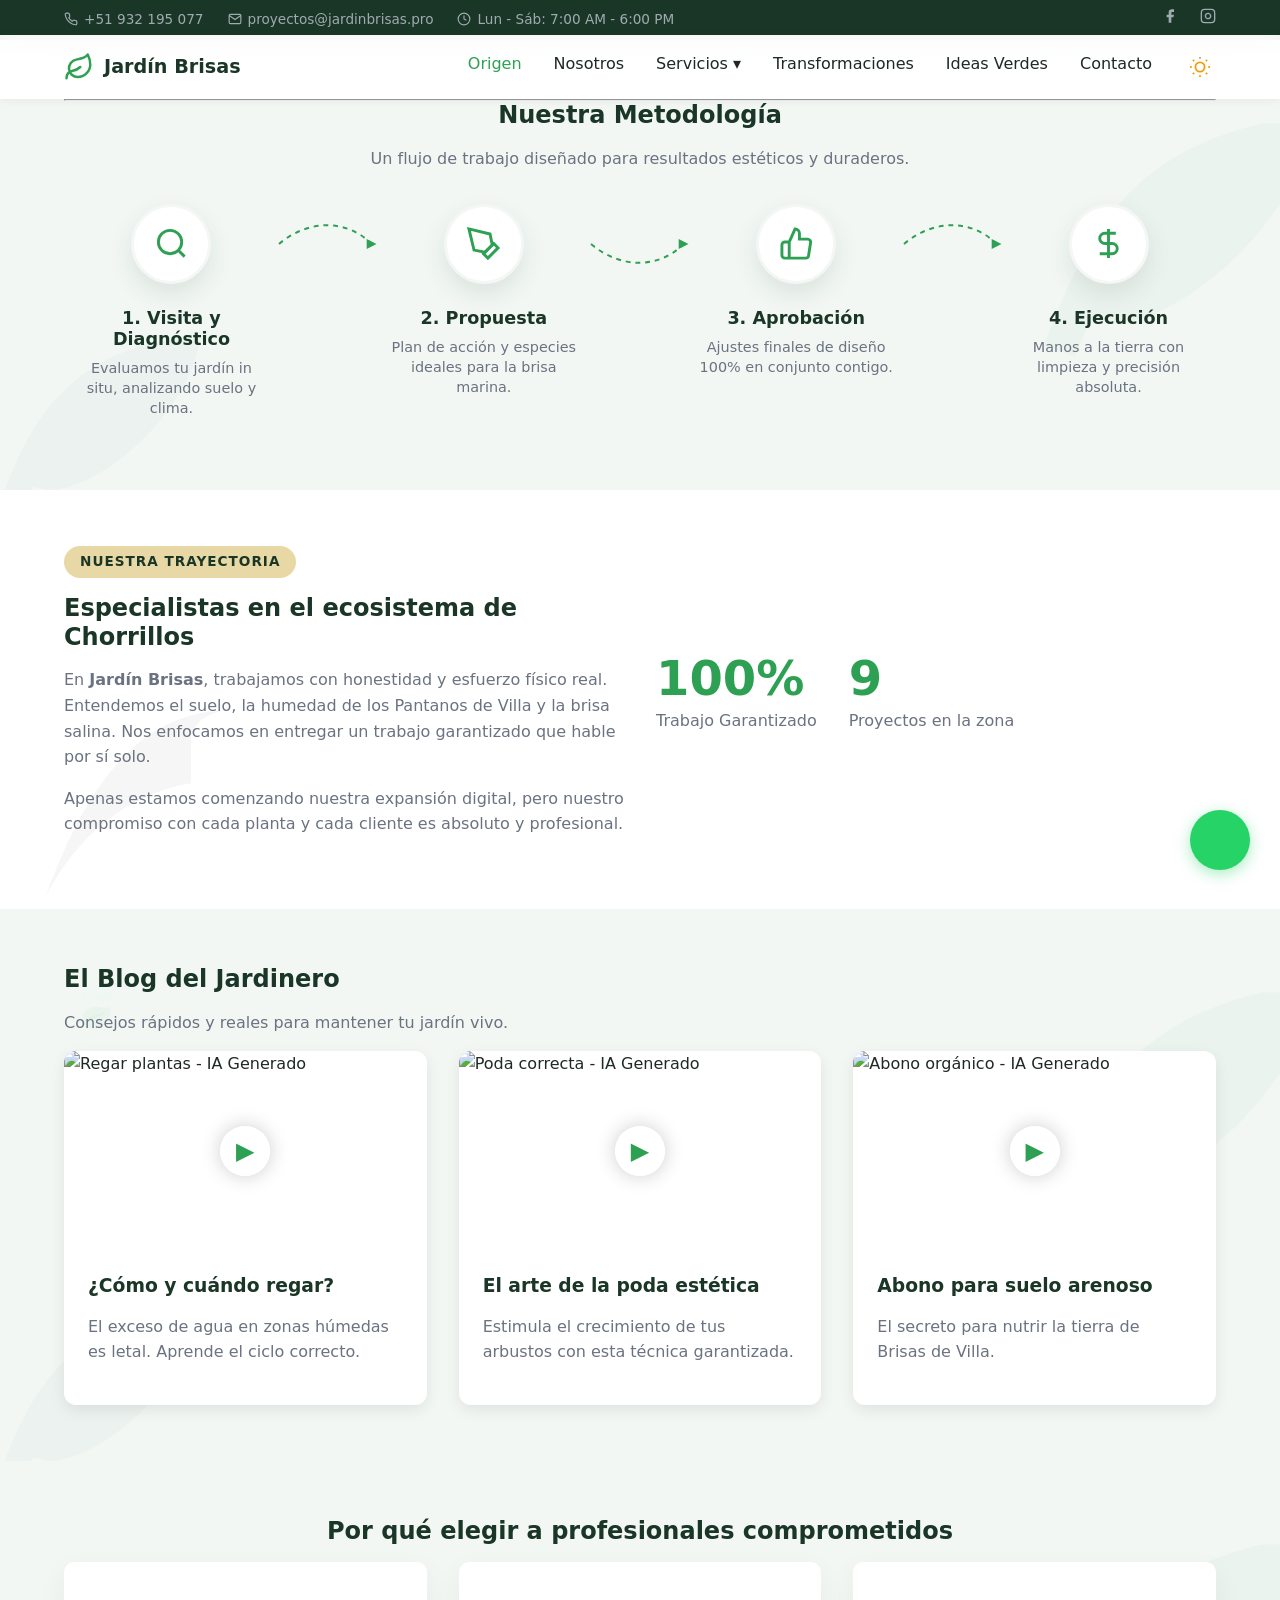
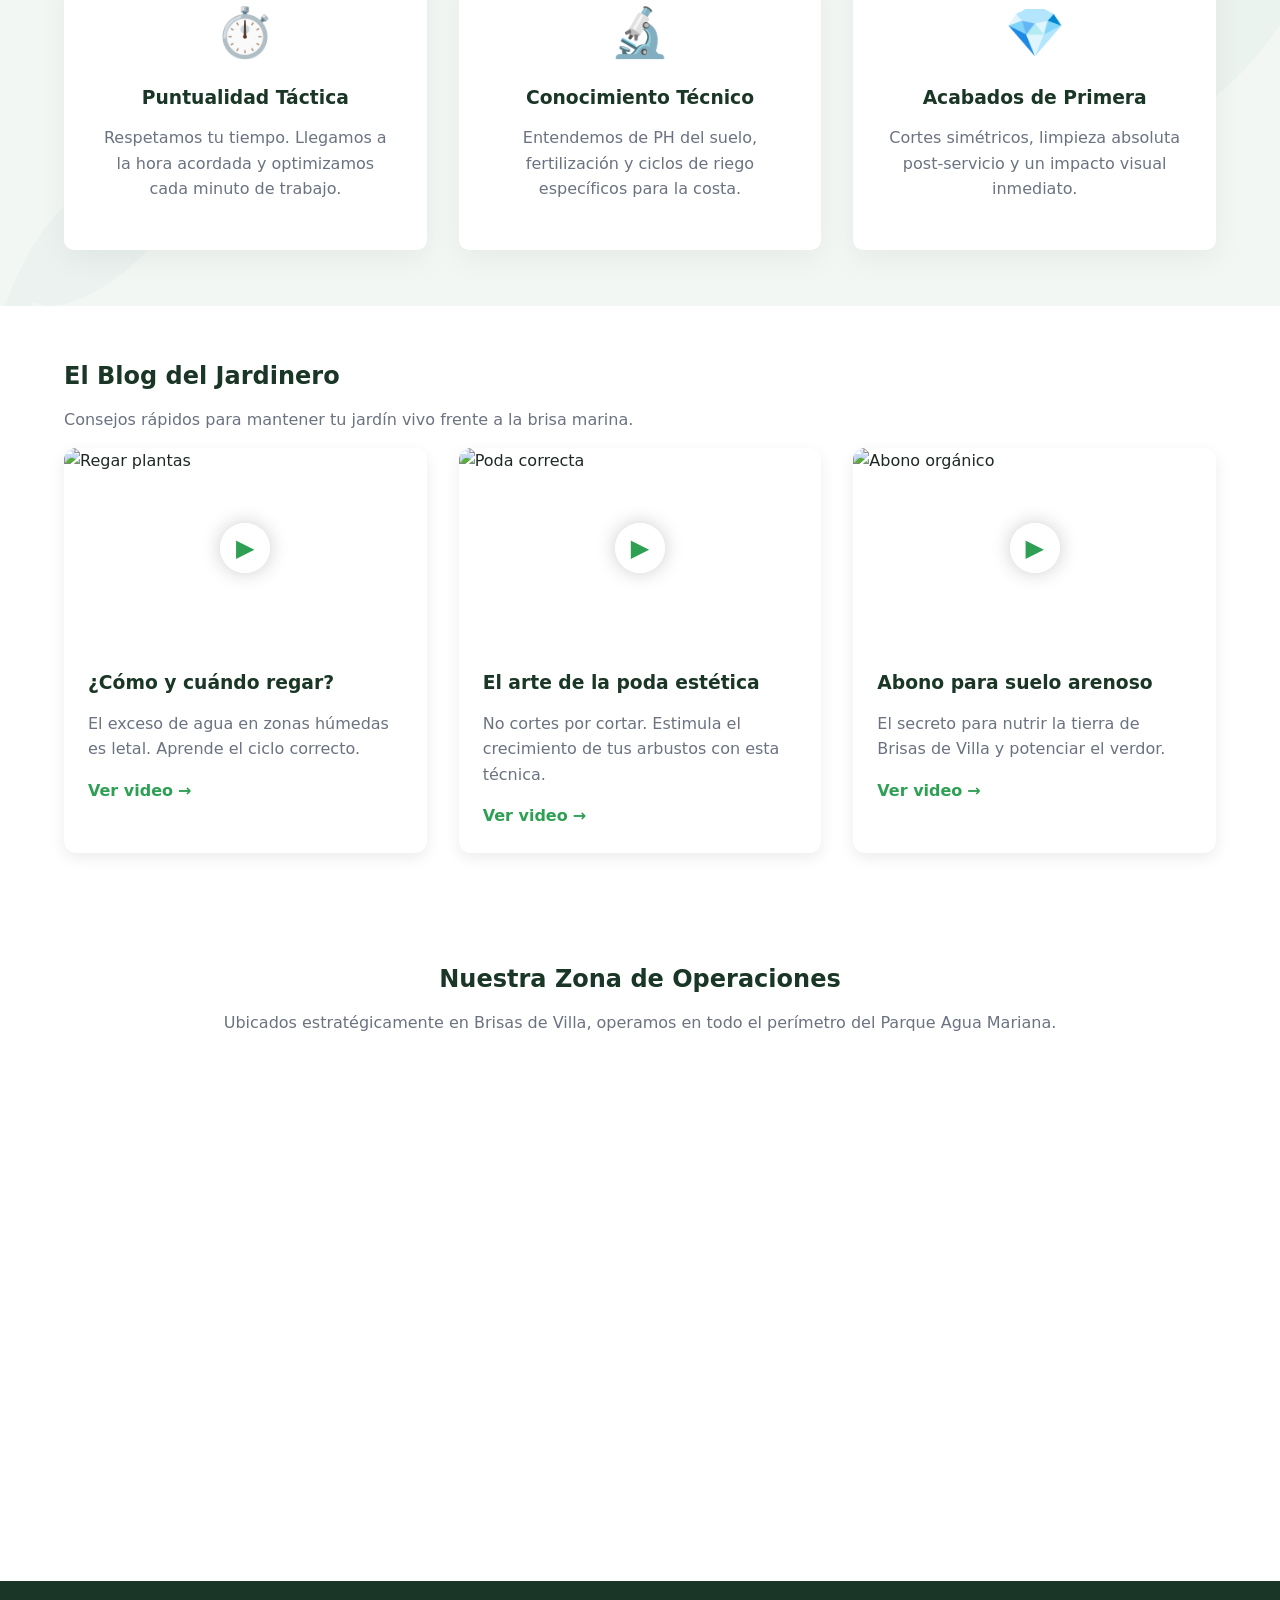
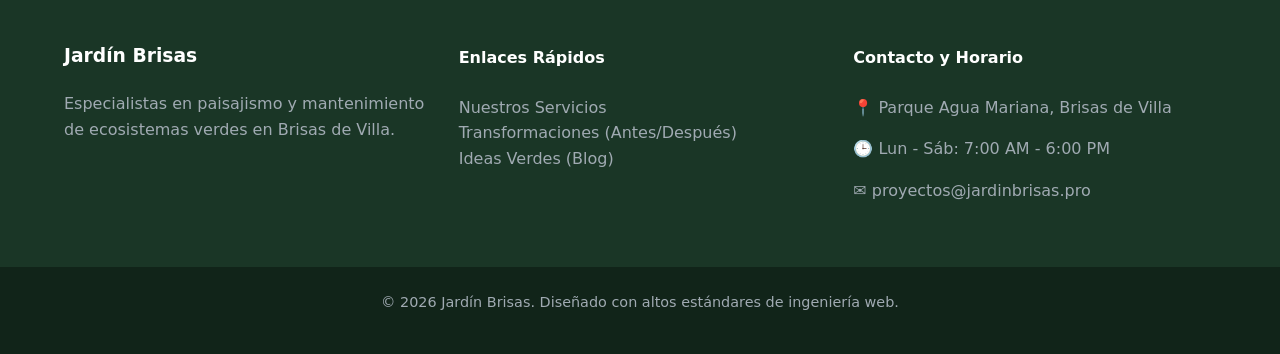
==== commit 437bf2dd: "feat: smart navbar, dark mode, correccion de hero y boton subida" ====
--- a/index.html
+++ b/index.html
@@ -232,12 +232,5 @@
     <button id="back-to-top" class="back-to-top" aria-label="Volver arriba">
         <svg width="24" height="24" viewBox="0 0 24 24" fill="none" stroke="white" stroke-width="2" stroke-linecap="round" stroke-linejoin="round"><line x1="12" y1="19" x2="12" y2="5"></line><polyline points="5 12 12 5 19 12"></polyline></svg>
     </button>
-
-    <a href="https://wa.me/51932195077?text=Hola,%20deseo%20información%20sobre%20el%20servicio%20de%20jardinería" class="whatsapp-float" target="_blank" rel="noopener noreferrer">
-        <div class="wa-icon-wrapper">
-            <svg viewBox="0 0 24 24" width="35" height="35" fill="white"><path d="M17.472 14.382c-.297-.149-1.758-.867-2.03-.967-.273-.099-.471-.148-.67.15-.197.297-.767.966-.94 1.164-.173.199-.347.223-.644.075-.297-.15-1.255-.463-2.39-1.475-.883-.788-1.48-1.761-1.653-2.059-.173-.297-.018-.458.13-.606.134-.133.298-.347.446-.52.149-.174.198-.298.298-.497.099-.198.05-.371-.025-.52-.075-.149-.669-1.612-.916-2.207-.242-.579-.487-.5-.669-.51a12.8 12.8 0 0 0-.57-.012c-.198 0-.52.074-.792.372-.272.297-1.04 1.016-1.04 2.479 0 1.462 1.065 2.875 1.213 3.074.149.198 2.096 3.2 5.077 4.487.709.306 1.262.489 1.694.625.712.227 1.36.195 1.871.118.571-.085 1.758-.719 2.006-1.413.248-.694.248-1.289.173-1.413-.074-.124-.272-.198-.57-.347m-5.421 7.403h-.004a9.87 9.87 0 0 1-5.031-1.378l-.361-.214-3.741.982.998-3.648-.235-.374a9.86 9.86 0 0 1-1.51-5.26c.001-5.45 4.436-9.884 9.888-9.884 2.64 0 5.122 1.03 6.988 2.898a9.825 9.825 0 0 1 2.893 6.994c-.003 5.45-4.437 9.884-9.885 9.884m8.413-18.297A11.815 11.815 0 0 0 12.05 0C5.495 0 .16 5.335.157 11.892c0 2.096.547 4.142 1.588 5.945L.057 24l6.305-1.654a11.882 11.882 0 0 0 5.683 1.448h.005c6.554 0 11.89-5.335 11.893-11.893a11.821 11.821 0 0 0-3.48-8.413Z"/></svg>
-        </div>
-        <span class="wa-text">¡Cotiza por WhatsApp!</span>
-    </a>
 </body>
 </html>
--- a/css/style.css
+++ b/css/style.css
@@ -488,20 +488,11 @@
 
 
 
-/* FORZAR LA APARICIÓN DEL LOGO DE WHATSAPP */
-.wa-icon-wrapper svg {
-    display: block !important;
-    width: 35px !important;
-    height: 35px !important;
-    fill: #ffffff !important; /* Fuerza el color blanco */
-    z-index: 10;
-}
 
 /* ANIMACIÓN DEL SMART NAVBAR */
 .navbar { transition: transform 0.4s ease, background 0.4s ease, box-shadow 0.4s ease !important; }
 .navbar--hidden { transform: translateY(-100%) !important; }
 .navbar--scrolled { background: rgba(255,255,255,0.98) !important; box-shadow: 0 4px 20px rgba(0,0,0,0.1) !important; }
-
 
 
 
@@ -541,4 +532,5 @@
 
 [data-theme="dark"] .topbar {
     background-color: #000000 !important;
-}+}
+
